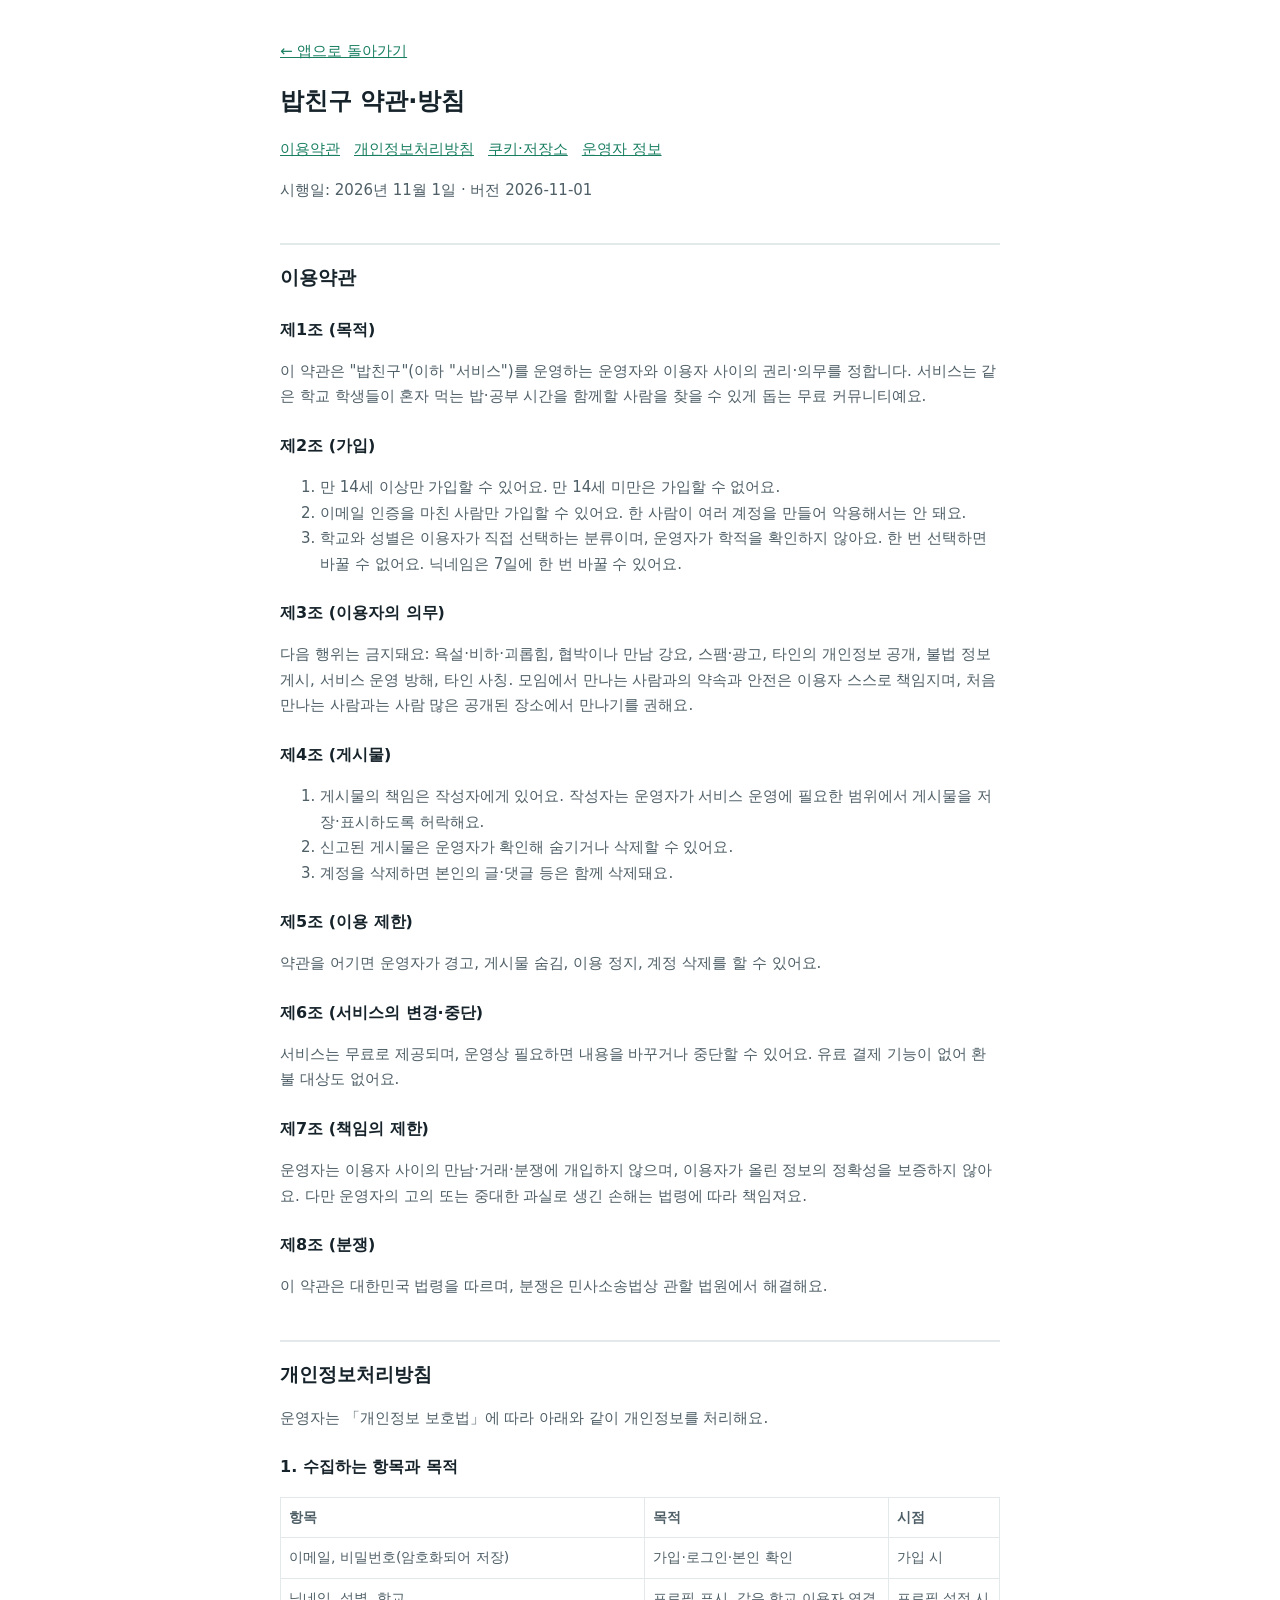
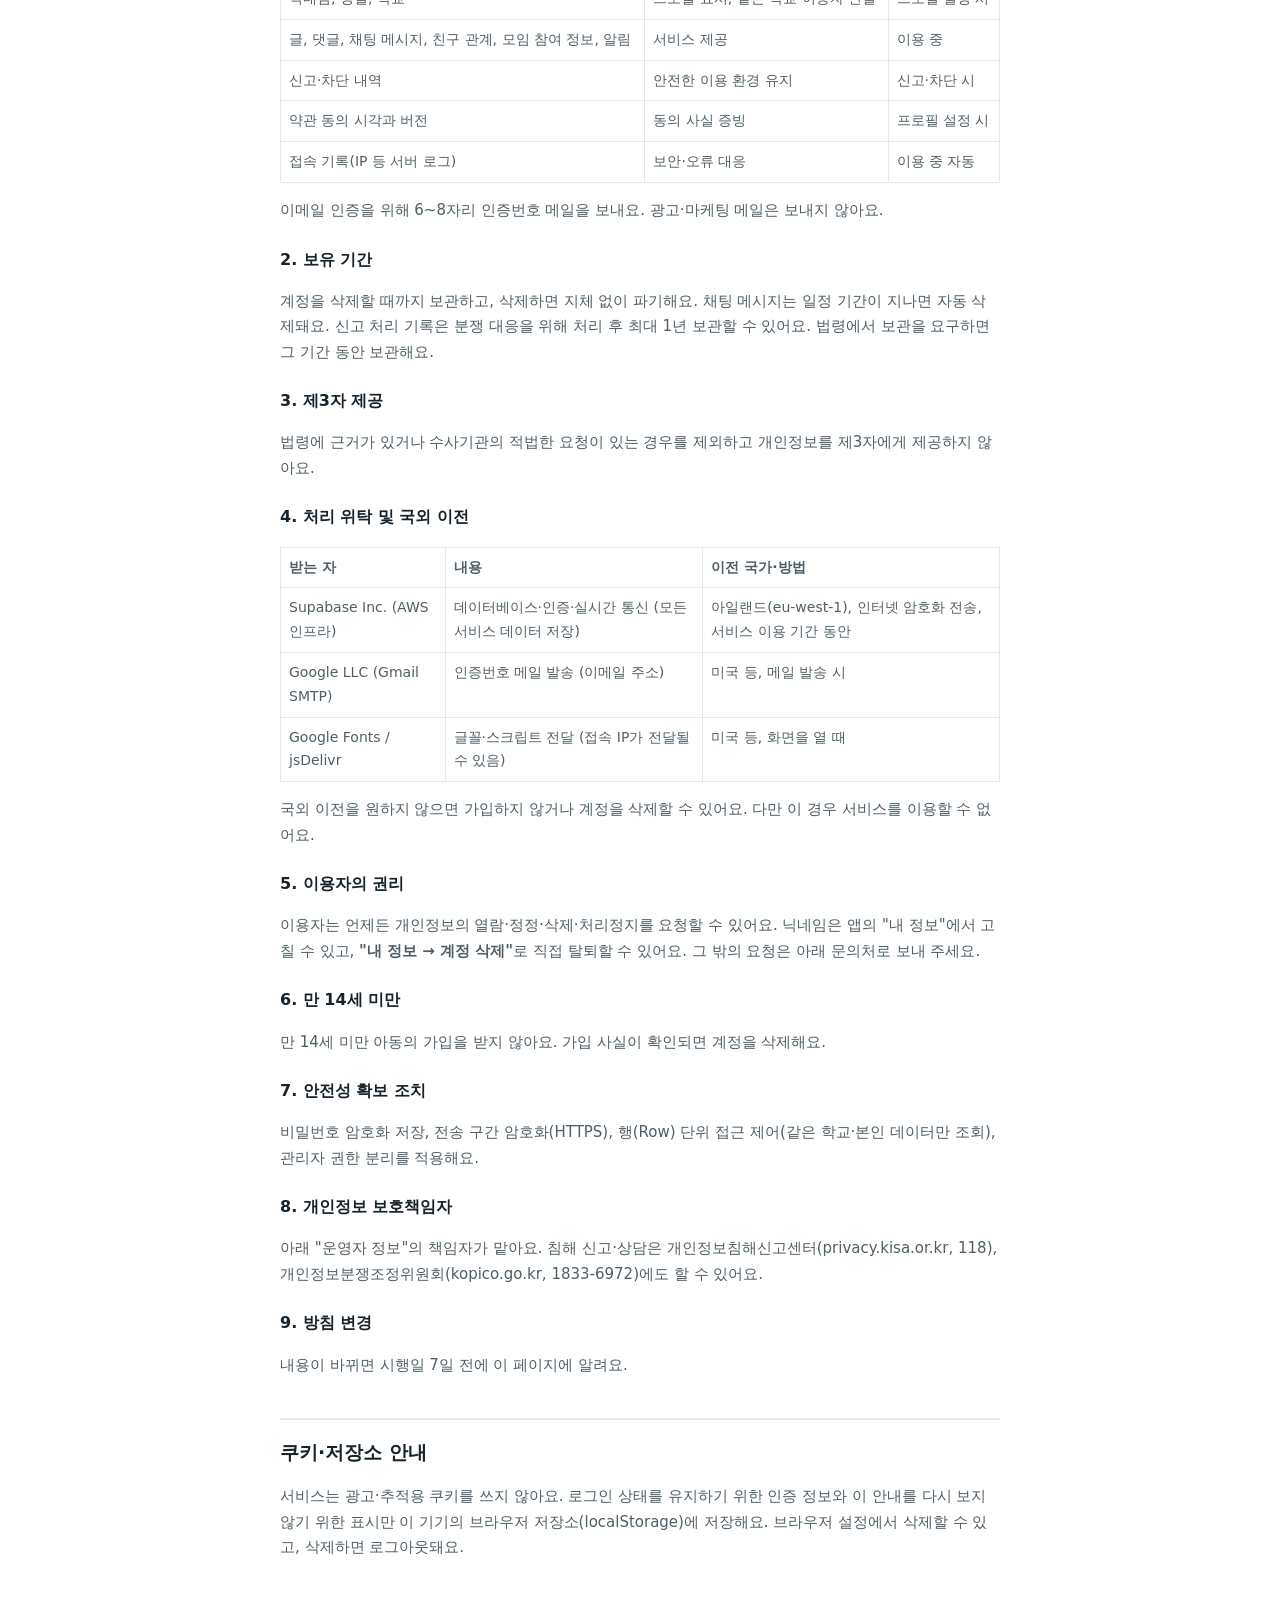
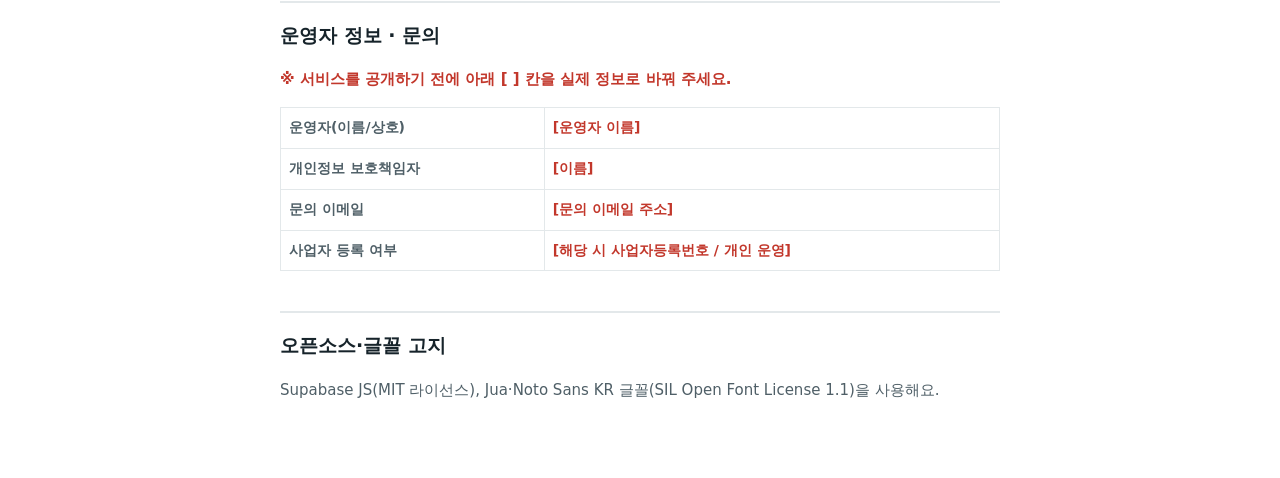
==== docs/legal.html @ b3787daa "참여·단체 채팅, 약관, 날짜 UI, 비밀번호 확인, 빨간 오류 알림 Co-Authored-By: Claude Sonnet 5.5 <noreply@anthropic.com> Cla" ====
<!doctype html>
<html lang="ko">
<head>
<meta charset="utf-8">
<meta name="viewport" content="width=device-width, initial-scale=1">
<title>밥친구 약관·방침</title>
<style>
:root{--bg:#fff;--ink:#16232A;--ink2:#4F5F67;--line:#E3E8EA;--accent:#1A7F62;--warn:#C2372B}
@media (prefers-color-scheme:dark){:root{--bg:#0E171B;--ink:#E8F0F2;--ink2:#9DB0B7;--line:#25343B;--accent:#3FC59B;--warn:#FF8E84}}
body{margin:0;background:var(--bg);color:var(--ink);font:15px/1.7 'Noto Sans KR',system-ui,sans-serif}
main{max-width:720px;margin:0 auto;padding:24px 18px 60px}
h1{font-size:24px}h2{font-size:19px;margin-top:40px;padding-top:16px;border-top:2px solid var(--line)}h3{font-size:16px;margin-top:22px}
a{color:var(--accent)}nav a{margin-right:14px}p,li{color:var(--ink2)}table{border-collapse:collapse;width:100%;font-size:14px}
td,th{border:1px solid var(--line);padding:8px;text-align:left;vertical-align:top;color:var(--ink2)}.todo{color:var(--warn);font-weight:700}
</style>
</head>
<body>
<main>
<p><a href="./">← 앱으로 돌아가기</a></p>
<h1>밥친구 약관·방침</h1>
<nav><a href="#terms">이용약관</a><a href="#privacy">개인정보처리방침</a><a href="#cookies">쿠키·저장소</a><a href="#contact">운영자 정보</a></nav>
<p>시행일: 2026년 11월 1일 · 버전 2026-11-01</p>

<h2 id="terms">이용약관</h2>
<h3>제1조 (목적)</h3>
<p>이 약관은 "밥친구"(이하 "서비스")를 운영하는 운영자와 이용자 사이의 권리·의무를 정합니다. 서비스는 같은 학교 학생들이 혼자 먹는 밥·공부 시간을 함께할 사람을 찾을 수 있게 돕는 무료 커뮤니티예요.</p>
<h3>제2조 (가입)</h3>
<ol><li>만 14세 이상만 가입할 수 있어요. 만 14세 미만은 가입할 수 없어요.</li><li>이메일 인증을 마친 사람만 가입할 수 있어요. 한 사람이 여러 계정을 만들어 악용해서는 안 돼요.</li><li>학교와 성별은 이용자가 직접 선택하는 분류이며, 운영자가 학적을 확인하지 않아요. 한 번 선택하면 바꿀 수 없어요. 닉네임은 7일에 한 번 바꿀 수 있어요.</li></ol>
<h3>제3조 (이용자의 의무)</h3>
<p>다음 행위는 금지돼요: 욕설·비하·괴롭힘, 협박이나 만남 강요, 스팸·광고, 타인의 개인정보 공개, 불법 정보 게시, 서비스 운영 방해, 타인 사칭. 모임에서 만나는 사람과의 약속과 안전은 이용자 스스로 책임지며, 처음 만나는 사람과는 사람 많은 공개된 장소에서 만나기를 권해요.</p>
<h3>제4조 (게시물)</h3>
<ol><li>게시물의 책임은 작성자에게 있어요. 작성자는 운영자가 서비스 운영에 필요한 범위에서 게시물을 저장·표시하도록 허락해요.</li><li>신고된 게시물은 운영자가 확인해 숨기거나 삭제할 수 있어요.</li><li>계정을 삭제하면 본인의 글·댓글 등은 함께 삭제돼요.</li></ol>
<h3>제5조 (이용 제한)</h3>
<p>약관을 어기면 운영자가 경고, 게시물 숨김, 이용 정지, 계정 삭제를 할 수 있어요.</p>
<h3>제6조 (서비스의 변경·중단)</h3>
<p>서비스는 무료로 제공되며, 운영상 필요하면 내용을 바꾸거나 중단할 수 있어요. 유료 결제 기능이 없어 환불 대상도 없어요.</p>
<h3>제7조 (책임의 제한)</h3>
<p>운영자는 이용자 사이의 만남·거래·분쟁에 개입하지 않으며, 이용자가 올린 정보의 정확성을 보증하지 않아요. 다만 운영자의 고의 또는 중대한 과실로 생긴 손해는 법령에 따라 책임져요.</p>
<h3>제8조 (분쟁)</h3>
<p>이 약관은 대한민국 법령을 따르며, 분쟁은 민사소송법상 관할 법원에서 해결해요.</p>

<h2 id="privacy">개인정보처리방침</h2>
<p>운영자는 「개인정보 보호법」에 따라 아래와 같이 개인정보를 처리해요.</p>
<h3>1. 수집하는 항목과 목적</h3>
<table><tr><th>항목</th><th>목적</th><th>시점</th></tr>
<tr><td>이메일, 비밀번호(암호화되어 저장)</td><td>가입·로그인·본인 확인</td><td>가입 시</td></tr>
<tr><td>닉네임, 성별, 학교</td><td>프로필 표시, 같은 학교 이용자 연결</td><td>프로필 설정 시</td></tr>
<tr><td>글, 댓글, 채팅 메시지, 친구 관계, 모임 참여 정보, 알림</td><td>서비스 제공</td><td>이용 중</td></tr>
<tr><td>신고·차단 내역</td><td>안전한 이용 환경 유지</td><td>신고·차단 시</td></tr>
<tr><td>약관 동의 시각과 버전</td><td>동의 사실 증빙</td><td>프로필 설정 시</td></tr>
<tr><td>접속 기록(IP 등 서버 로그)</td><td>보안·오류 대응</td><td>이용 중 자동</td></tr></table>
<p>이메일 인증을 위해 6~8자리 인증번호 메일을 보내요. 광고·마케팅 메일은 보내지 않아요.</p>
<h3>2. 보유 기간</h3>
<p>계정을 삭제할 때까지 보관하고, 삭제하면 지체 없이 파기해요. 채팅 메시지는 일정 기간이 지나면 자동 삭제돼요. 신고 처리 기록은 분쟁 대응을 위해 처리 후 최대 1년 보관할 수 있어요. 법령에서 보관을 요구하면 그 기간 동안 보관해요.</p>
<h3>3. 제3자 제공</h3>
<p>법령에 근거가 있거나 수사기관의 적법한 요청이 있는 경우를 제외하고 개인정보를 제3자에게 제공하지 않아요.</p>
<h3>4. 처리 위탁 및 국외 이전</h3>
<table><tr><th>받는 자</th><th>내용</th><th>이전 국가·방법</th></tr>
<tr><td>Supabase Inc. (AWS 인프라)</td><td>데이터베이스·인증·실시간 통신 (모든 서비스 데이터 저장)</td><td>아일랜드(eu-west-1), 인터넷 암호화 전송, 서비스 이용 기간 동안</td></tr>
<tr><td>Google LLC (Gmail SMTP)</td><td>인증번호 메일 발송 (이메일 주소)</td><td>미국 등, 메일 발송 시</td></tr>
<tr><td>Google Fonts / jsDelivr</td><td>글꼴·스크립트 전달 (접속 IP가 전달될 수 있음)</td><td>미국 등, 화면을 열 때</td></tr></table>
<p>국외 이전을 원하지 않으면 가입하지 않거나 계정을 삭제할 수 있어요. 다만 이 경우 서비스를 이용할 수 없어요.</p>
<h3>5. 이용자의 권리</h3>
<p>이용자는 언제든 개인정보의 열람·정정·삭제·처리정지를 요청할 수 있어요. 닉네임은 앱의 "내 정보"에서 고칠 수 있고, <b>"내 정보 → 계정 삭제"</b>로 직접 탈퇴할 수 있어요. 그 밖의 요청은 아래 문의처로 보내 주세요.</p>
<h3>6. 만 14세 미만</h3>
<p>만 14세 미만 아동의 가입을 받지 않아요. 가입 사실이 확인되면 계정을 삭제해요.</p>
<h3>7. 안전성 확보 조치</h3>
<p>비밀번호 암호화 저장, 전송 구간 암호화(HTTPS), 행(Row) 단위 접근 제어(같은 학교·본인 데이터만 조회), 관리자 권한 분리를 적용해요.</p>
<h3>8. 개인정보 보호책임자</h3>
<p>아래 "운영자 정보"의 책임자가 맡아요. 침해 신고·상담은 개인정보침해신고센터(privacy.kisa.or.kr, 118), 개인정보분쟁조정위원회(kopico.go.kr, 1833-6972)에도 할 수 있어요.</p>
<h3>9. 방침 변경</h3>
<p>내용이 바뀌면 시행일 7일 전에 이 페이지에 알려요.</p>

<h2 id="cookies">쿠키·저장소 안내</h2>
<p>서비스는 광고·추적용 쿠키를 쓰지 않아요. 로그인 상태를 유지하기 위한 인증 정보와 이 안내를 다시 보지 않기 위한 표시만 이 기기의 브라우저 저장소(localStorage)에 저장해요. 브라우저 설정에서 삭제할 수 있고, 삭제하면 로그아웃돼요.</p>

<h2 id="contact">운영자 정보 · 문의</h2>
<p class="todo">※ 서비스를 공개하기 전에 아래 [ ] 칸을 실제 정보로 바꿔 주세요.</p>
<table>
<tr><th>운영자(이름/상호)</th><td class="todo">[운영자 이름]</td></tr>
<tr><th>개인정보 보호책임자</th><td class="todo">[이름]</td></tr>
<tr><th>문의 이메일</th><td class="todo">[문의 이메일 주소]</td></tr>
<tr><th>사업자 등록 여부</th><td class="todo">[해당 시 사업자등록번호 / 개인 운영]</td></tr>
</table>

<h2>오픈소스·글꼴 고지</h2>
<p>Supabase JS(MIT 라이선스), Jua·Noto Sans KR 글꼴(SIL Open Font License 1.1)을 사용해요.</p>
</main>
</body>
</html>
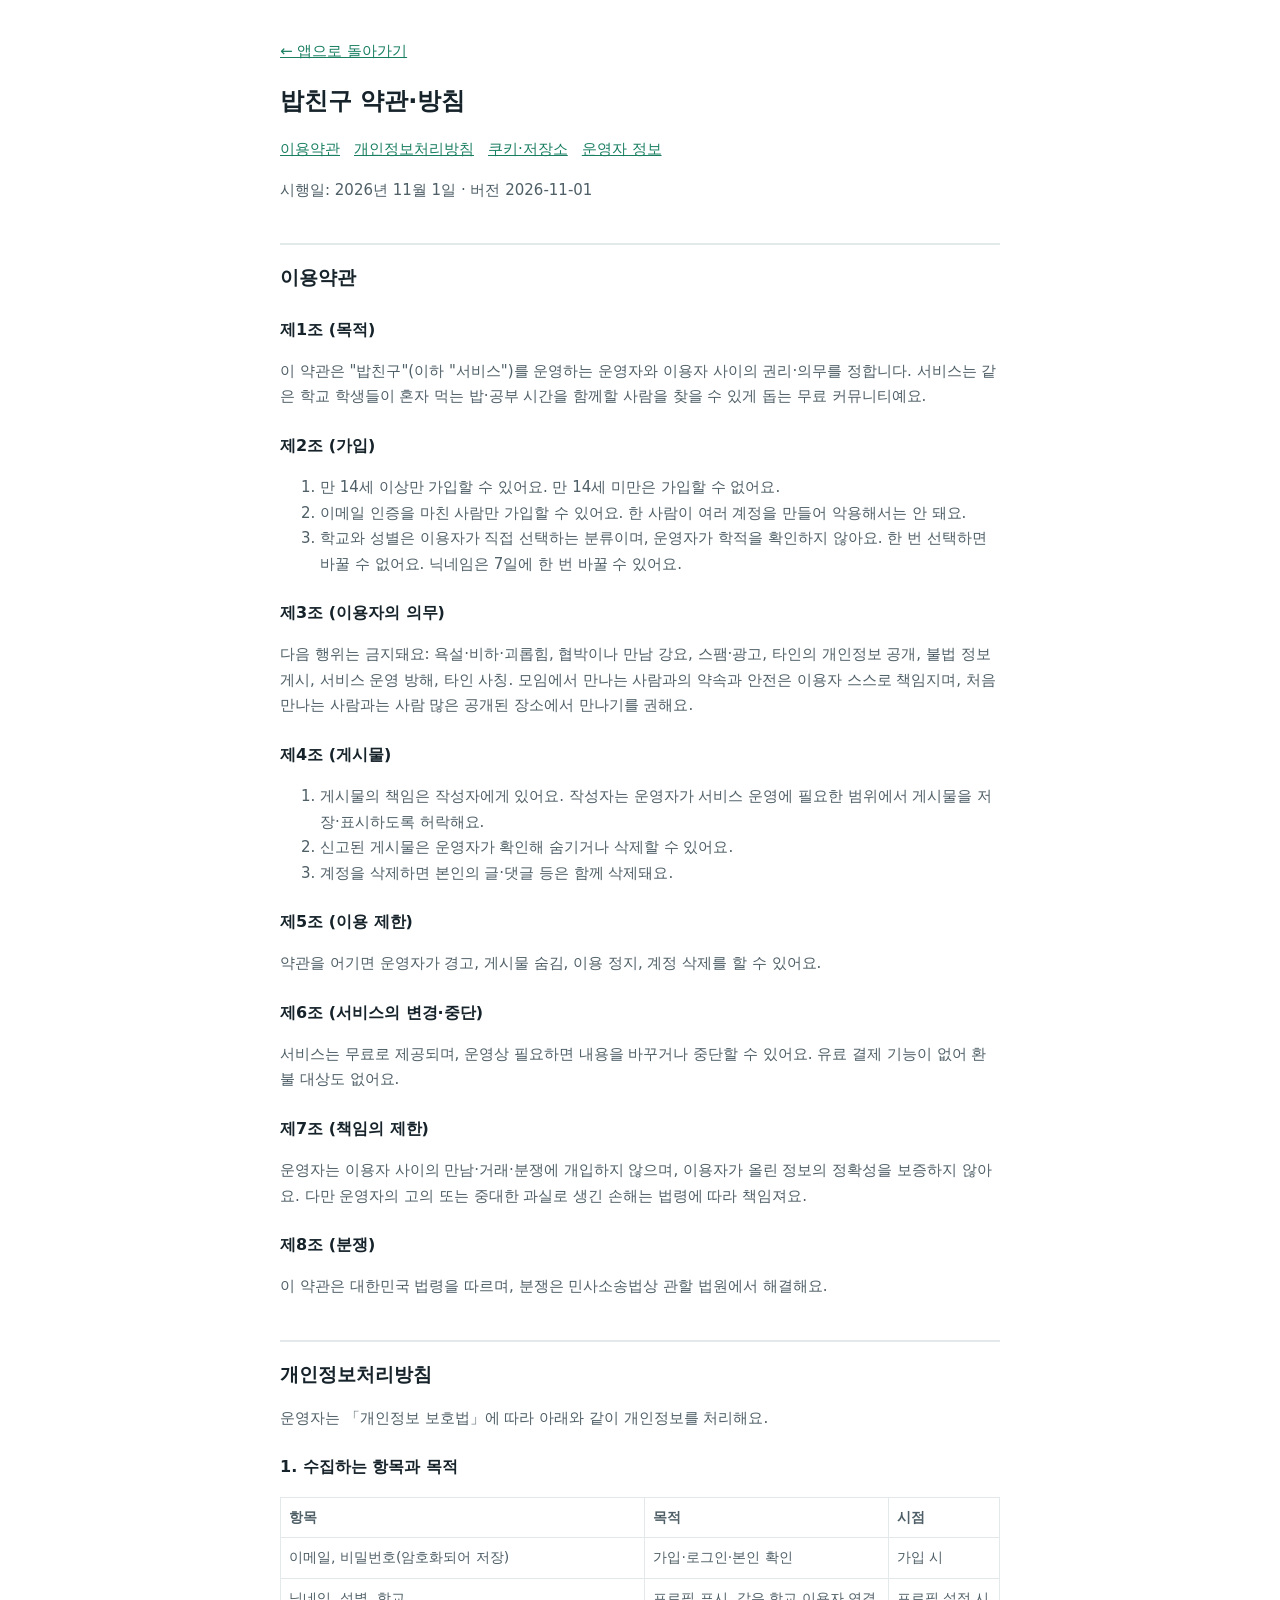
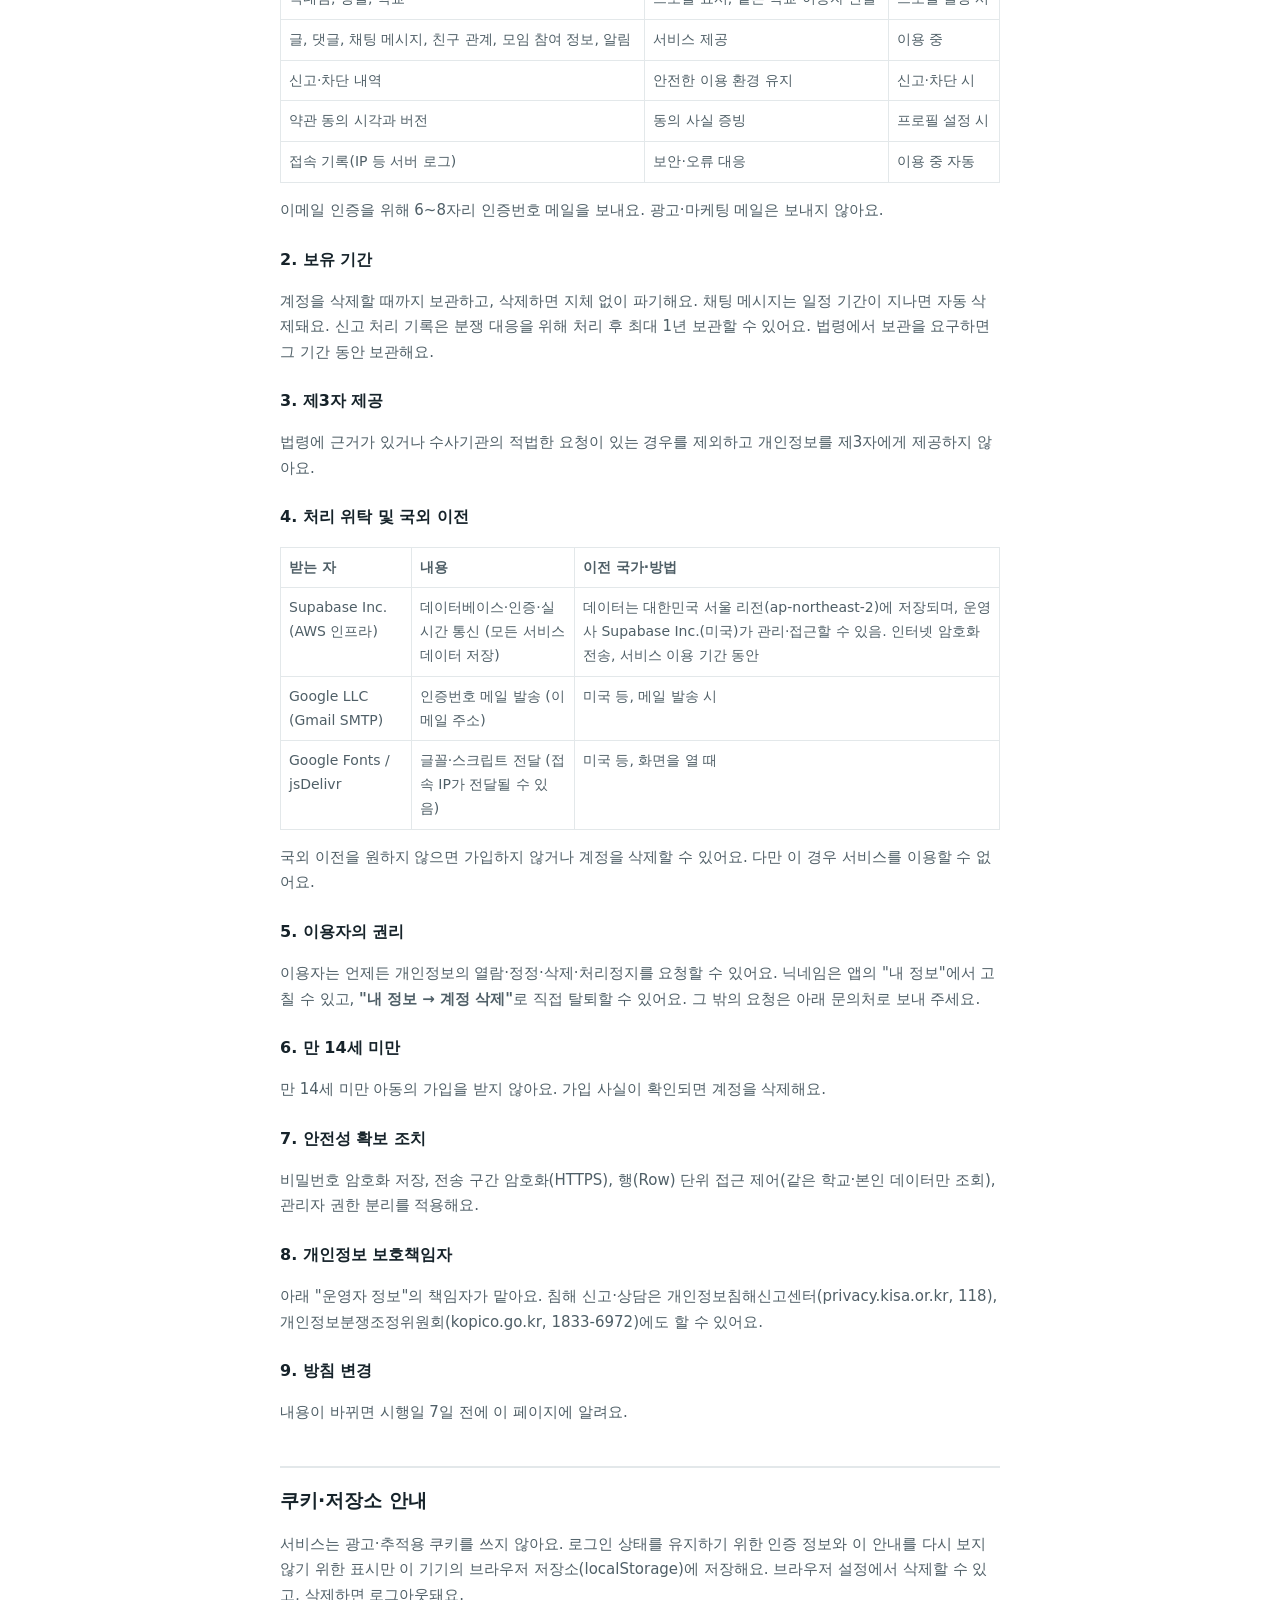
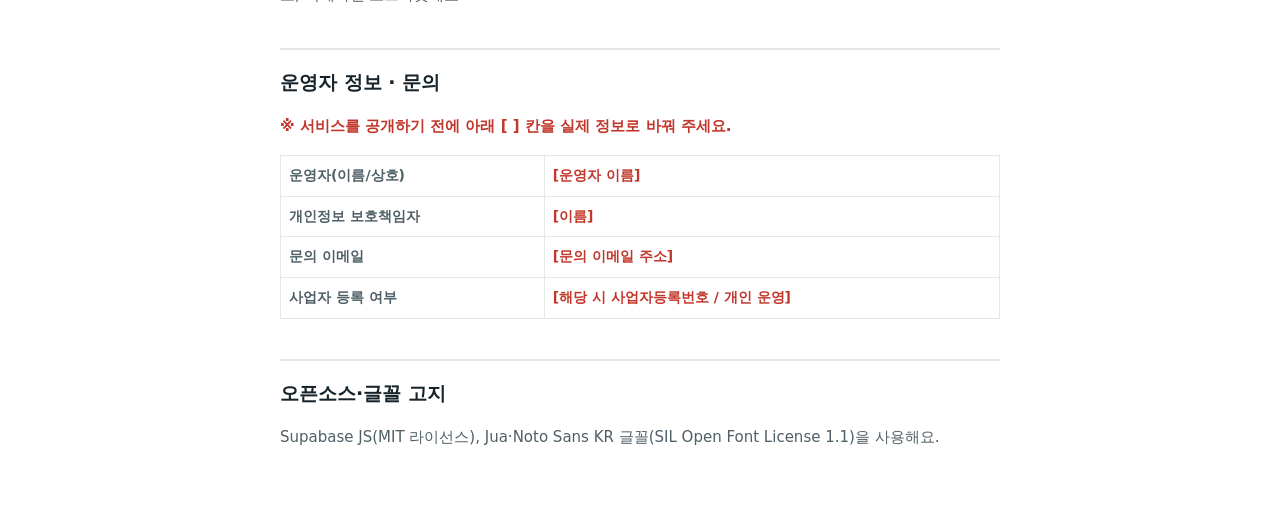
==== commit 814d8534: "Supabase를 서울 리전 프로젝트로 이전 Co-Authored-By: Claude Sonnet 5.5 <noreply@anthropic.com> Claude-Session: h" ====
--- a/docs/legal.html
+++ b/docs/legal.html
@@ -56,7 +56,7 @@
 <p>법령에 근거가 있거나 수사기관의 적법한 요청이 있는 경우를 제외하고 개인정보를 제3자에게 제공하지 않아요.</p>
 <h3>4. 처리 위탁 및 국외 이전</h3>
 <table><tr><th>받는 자</th><th>내용</th><th>이전 국가·방법</th></tr>
-<tr><td>Supabase Inc. (AWS 인프라)</td><td>데이터베이스·인증·실시간 통신 (모든 서비스 데이터 저장)</td><td>아일랜드(eu-west-1), 인터넷 암호화 전송, 서비스 이용 기간 동안</td></tr>
+<tr><td>Supabase Inc. (AWS 인프라)</td><td>데이터베이스·인증·실시간 통신 (모든 서비스 데이터 저장)</td><td>데이터는 대한민국 서울 리전(ap-northeast-2)에 저장되며, 운영사 Supabase Inc.(미국)가 관리·접근할 수 있음. 인터넷 암호화 전송, 서비스 이용 기간 동안</td></tr>
 <tr><td>Google LLC (Gmail SMTP)</td><td>인증번호 메일 발송 (이메일 주소)</td><td>미국 등, 메일 발송 시</td></tr>
 <tr><td>Google Fonts / jsDelivr</td><td>글꼴·스크립트 전달 (접속 IP가 전달될 수 있음)</td><td>미국 등, 화면을 열 때</td></tr></table>
 <p>국외 이전을 원하지 않으면 가입하지 않거나 계정을 삭제할 수 있어요. 다만 이 경우 서비스를 이용할 수 없어요.</p>
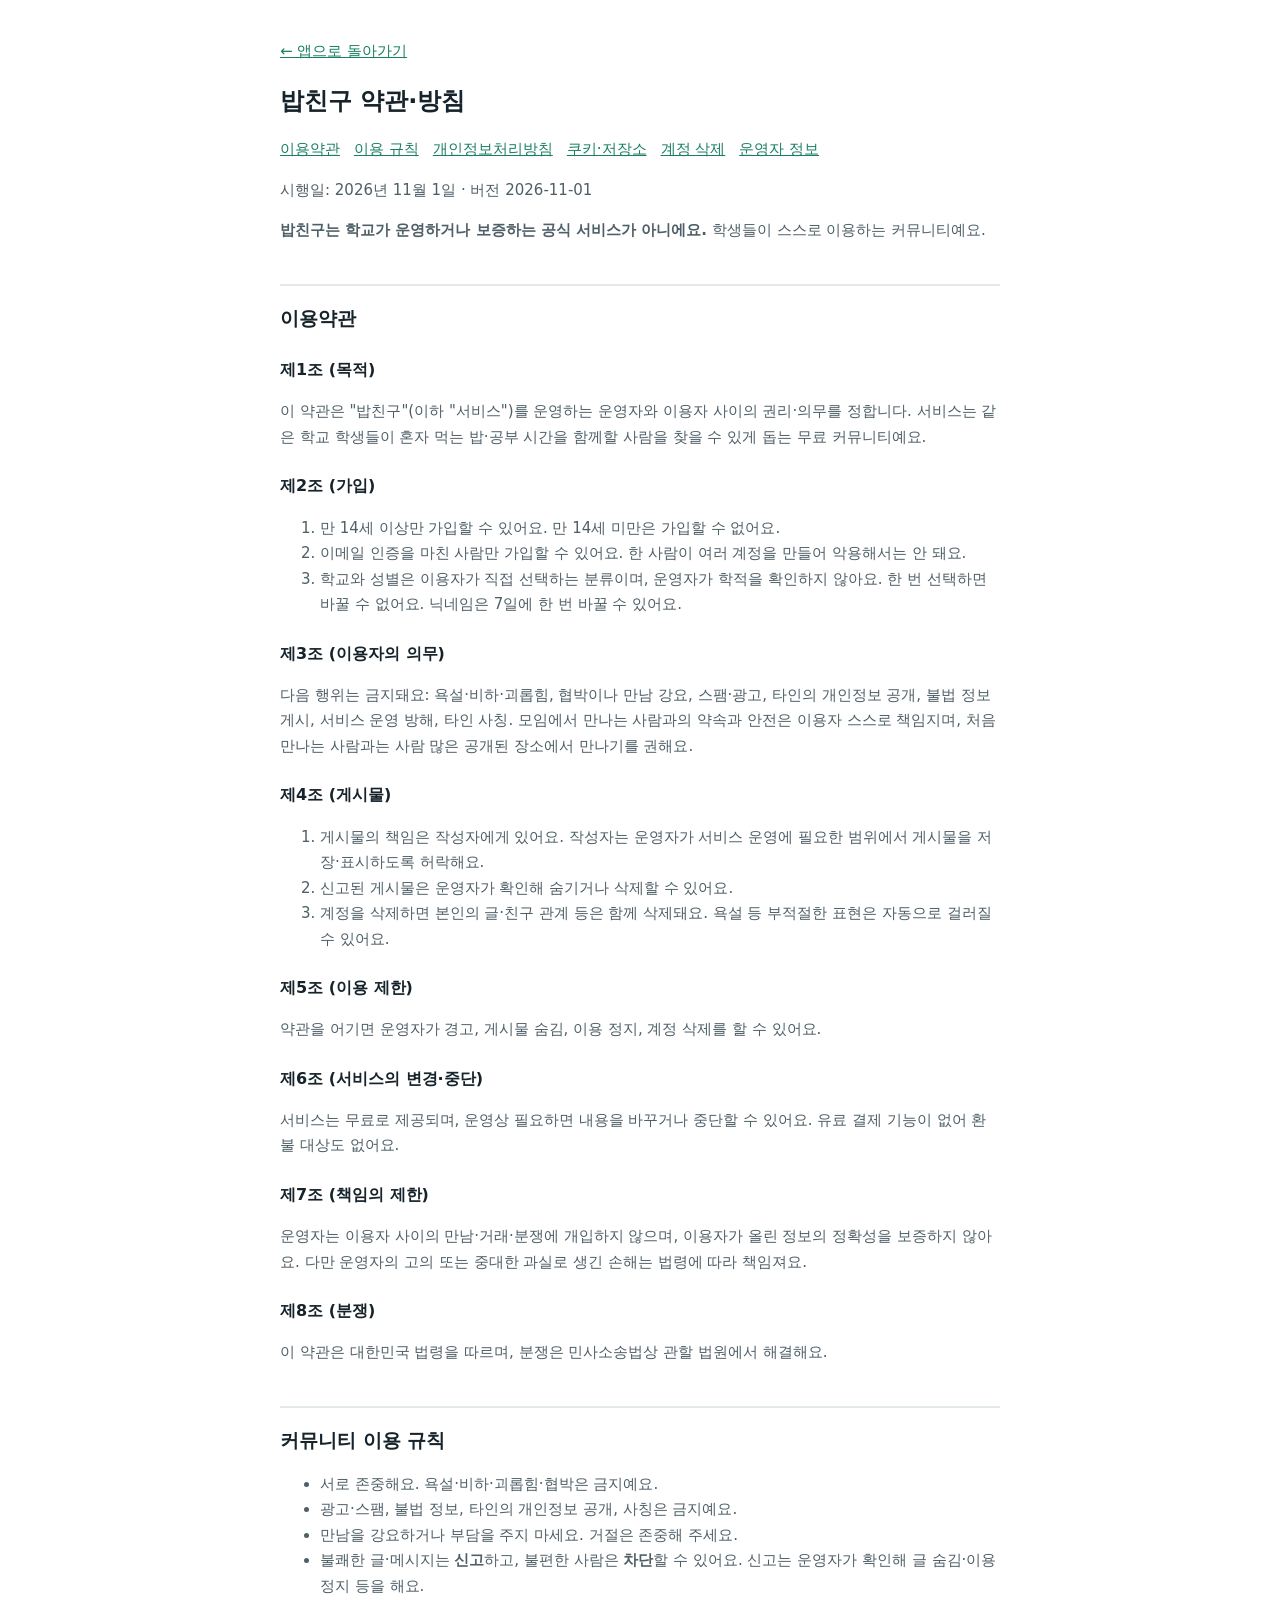
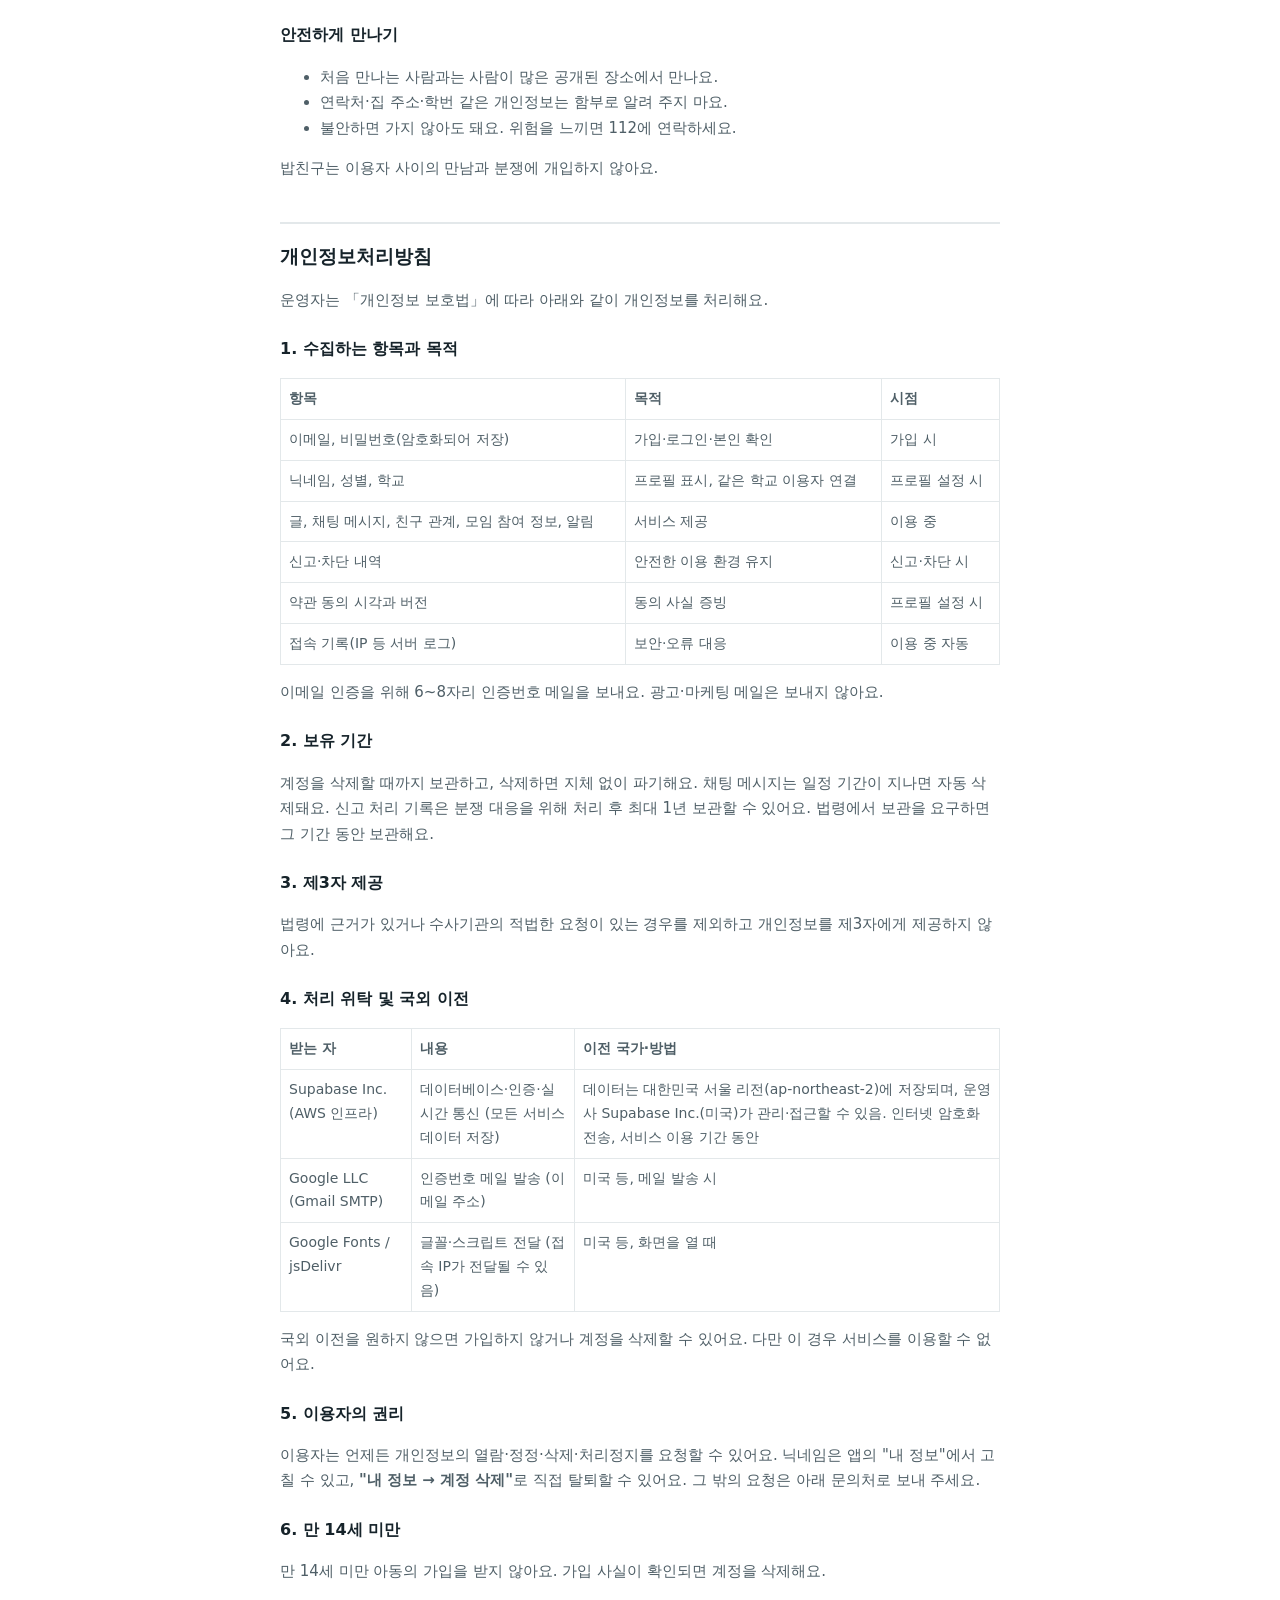
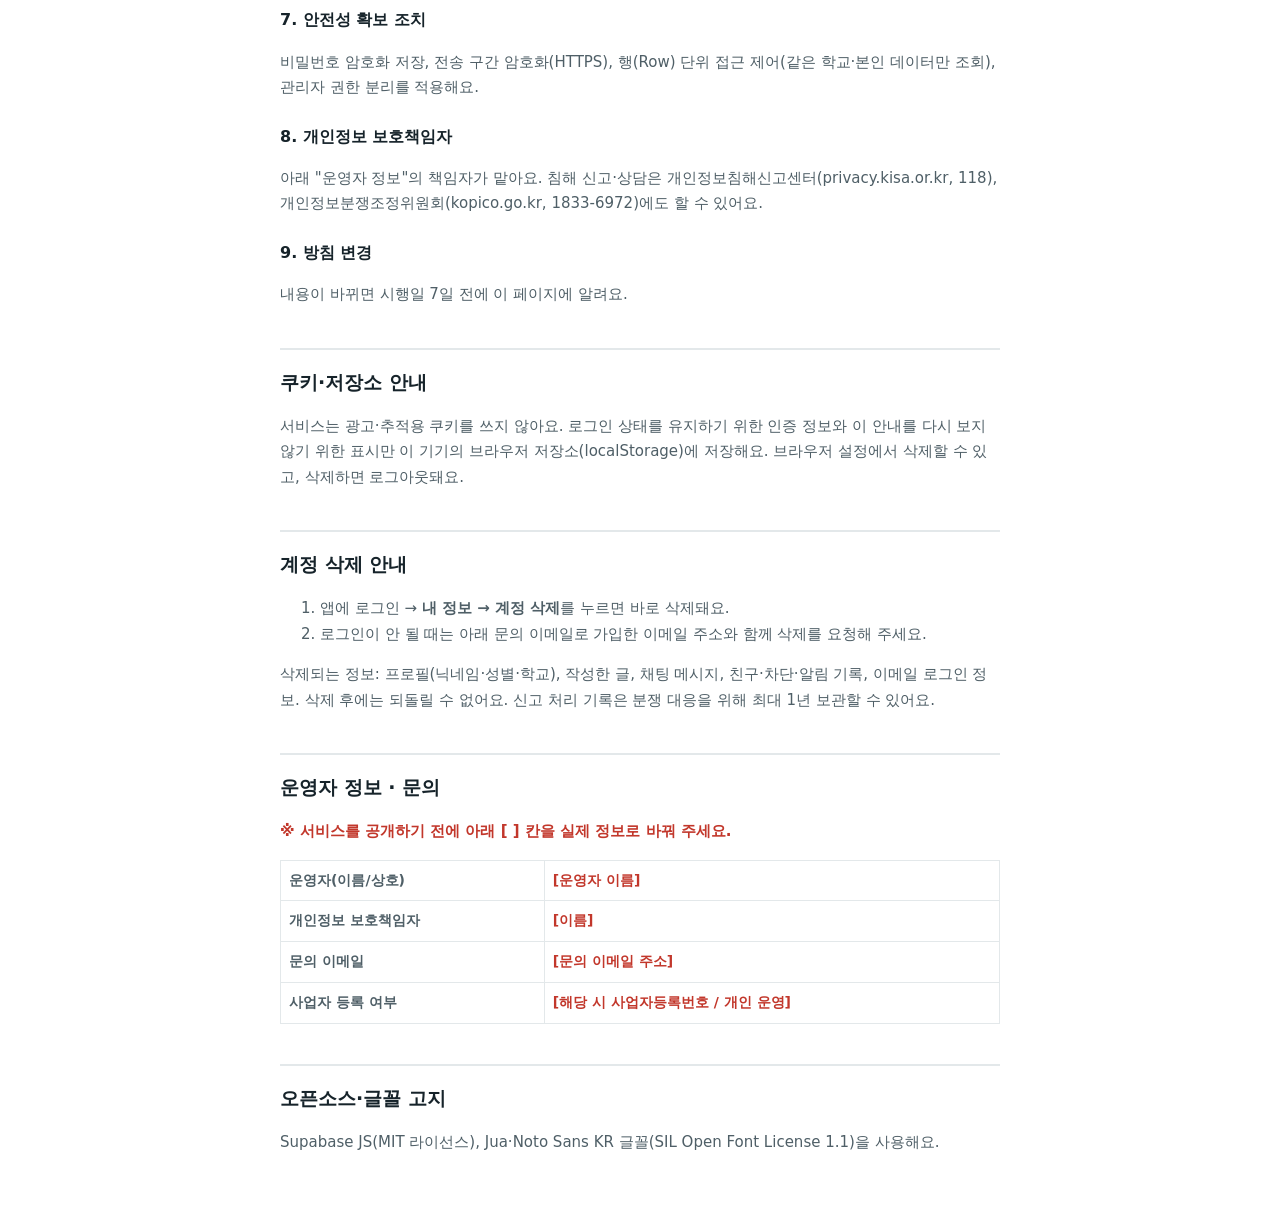
==== commit 8ab323d9: "돌림판 탭, 부적절 표현 필터, 이용 규칙·삭제 안내 Co-Authored-By: Claude Sonnet 5.5 <noreply@anthropic.com> Claude-Sessi" ====
--- a/docs/legal.html
+++ b/docs/legal.html
@@ -18,8 +18,9 @@
 <main>
 <p><a href="./">← 앱으로 돌아가기</a></p>
 <h1>밥친구 약관·방침</h1>
-<nav><a href="#terms">이용약관</a><a href="#privacy">개인정보처리방침</a><a href="#cookies">쿠키·저장소</a><a href="#contact">운영자 정보</a></nav>
+<nav><a href="#terms">이용약관</a><a href="#rules">이용 규칙</a><a href="#privacy">개인정보처리방침</a><a href="#cookies">쿠키·저장소</a><a href="#delete">계정 삭제</a><a href="#contact">운영자 정보</a></nav>
 <p>시행일: 2026년 11월 1일 · 버전 2026-11-01</p>
+<p><b>밥친구는 학교가 운영하거나 보증하는 공식 서비스가 아니에요.</b> 학생들이 스스로 이용하는 커뮤니티예요.</p>
 
 <h2 id="terms">이용약관</h2>
 <h3>제1조 (목적)</h3>
@@ -29,7 +30,7 @@
 <h3>제3조 (이용자의 의무)</h3>
 <p>다음 행위는 금지돼요: 욕설·비하·괴롭힘, 협박이나 만남 강요, 스팸·광고, 타인의 개인정보 공개, 불법 정보 게시, 서비스 운영 방해, 타인 사칭. 모임에서 만나는 사람과의 약속과 안전은 이용자 스스로 책임지며, 처음 만나는 사람과는 사람 많은 공개된 장소에서 만나기를 권해요.</p>
 <h3>제4조 (게시물)</h3>
-<ol><li>게시물의 책임은 작성자에게 있어요. 작성자는 운영자가 서비스 운영에 필요한 범위에서 게시물을 저장·표시하도록 허락해요.</li><li>신고된 게시물은 운영자가 확인해 숨기거나 삭제할 수 있어요.</li><li>계정을 삭제하면 본인의 글·댓글 등은 함께 삭제돼요.</li></ol>
+<ol><li>게시물의 책임은 작성자에게 있어요. 작성자는 운영자가 서비스 운영에 필요한 범위에서 게시물을 저장·표시하도록 허락해요.</li><li>신고된 게시물은 운영자가 확인해 숨기거나 삭제할 수 있어요.</li><li>계정을 삭제하면 본인의 글·친구 관계 등은 함께 삭제돼요. 욕설 등 부적절한 표현은 자동으로 걸러질 수 있어요.</li></ol>
 <h3>제5조 (이용 제한)</h3>
 <p>약관을 어기면 운영자가 경고, 게시물 숨김, 이용 정지, 계정 삭제를 할 수 있어요.</p>
 <h3>제6조 (서비스의 변경·중단)</h3>
@@ -39,13 +40,19 @@
 <h3>제8조 (분쟁)</h3>
 <p>이 약관은 대한민국 법령을 따르며, 분쟁은 민사소송법상 관할 법원에서 해결해요.</p>
 
+<h2 id="rules">커뮤니티 이용 규칙</h2>
+<ul><li>서로 존중해요. 욕설·비하·괴롭힘·협박은 금지예요.</li><li>광고·스팸, 불법 정보, 타인의 개인정보 공개, 사칭은 금지예요.</li><li>만남을 강요하거나 부담을 주지 마세요. 거절은 존중해 주세요.</li><li>불쾌한 글·메시지는 <b>신고</b>하고, 불편한 사람은 <b>차단</b>할 수 있어요. 신고는 운영자가 확인해 글 숨김·이용 정지 등을 해요.</li></ul>
+<h3>안전하게 만나기</h3>
+<ul><li>처음 만나는 사람과는 사람이 많은 공개된 장소에서 만나요.</li><li>연락처·집 주소·학번 같은 개인정보는 함부로 알려 주지 마요.</li><li>불안하면 가지 않아도 돼요. 위험을 느끼면 112에 연락하세요.</li></ul>
+<p>밥친구는 이용자 사이의 만남과 분쟁에 개입하지 않아요.</p>
+
 <h2 id="privacy">개인정보처리방침</h2>
 <p>운영자는 「개인정보 보호법」에 따라 아래와 같이 개인정보를 처리해요.</p>
 <h3>1. 수집하는 항목과 목적</h3>
 <table><tr><th>항목</th><th>목적</th><th>시점</th></tr>
 <tr><td>이메일, 비밀번호(암호화되어 저장)</td><td>가입·로그인·본인 확인</td><td>가입 시</td></tr>
 <tr><td>닉네임, 성별, 학교</td><td>프로필 표시, 같은 학교 이용자 연결</td><td>프로필 설정 시</td></tr>
-<tr><td>글, 댓글, 채팅 메시지, 친구 관계, 모임 참여 정보, 알림</td><td>서비스 제공</td><td>이용 중</td></tr>
+<tr><td>글, 채팅 메시지, 친구 관계, 모임 참여 정보, 알림</td><td>서비스 제공</td><td>이용 중</td></tr>
 <tr><td>신고·차단 내역</td><td>안전한 이용 환경 유지</td><td>신고·차단 시</td></tr>
 <tr><td>약관 동의 시각과 버전</td><td>동의 사실 증빙</td><td>프로필 설정 시</td></tr>
 <tr><td>접속 기록(IP 등 서버 로그)</td><td>보안·오류 대응</td><td>이용 중 자동</td></tr></table>
@@ -74,6 +81,10 @@
 <h2 id="cookies">쿠키·저장소 안내</h2>
 <p>서비스는 광고·추적용 쿠키를 쓰지 않아요. 로그인 상태를 유지하기 위한 인증 정보와 이 안내를 다시 보지 않기 위한 표시만 이 기기의 브라우저 저장소(localStorage)에 저장해요. 브라우저 설정에서 삭제할 수 있고, 삭제하면 로그아웃돼요.</p>
 
+<h2 id="delete">계정 삭제 안내</h2>
+<ol><li>앱에 로그인 → <b>내 정보 → 계정 삭제</b>를 누르면 바로 삭제돼요.</li><li>로그인이 안 될 때는 아래 문의 이메일로 가입한 이메일 주소와 함께 삭제를 요청해 주세요.</li></ol>
+<p>삭제되는 정보: 프로필(닉네임·성별·학교), 작성한 글, 채팅 메시지, 친구·차단·알림 기록, 이메일 로그인 정보. 삭제 후에는 되돌릴 수 없어요. 신고 처리 기록은 분쟁 대응을 위해 최대 1년 보관할 수 있어요.</p>
+
 <h2 id="contact">운영자 정보 · 문의</h2>
 <p class="todo">※ 서비스를 공개하기 전에 아래 [ ] 칸을 실제 정보로 바꿔 주세요.</p>
 <table>
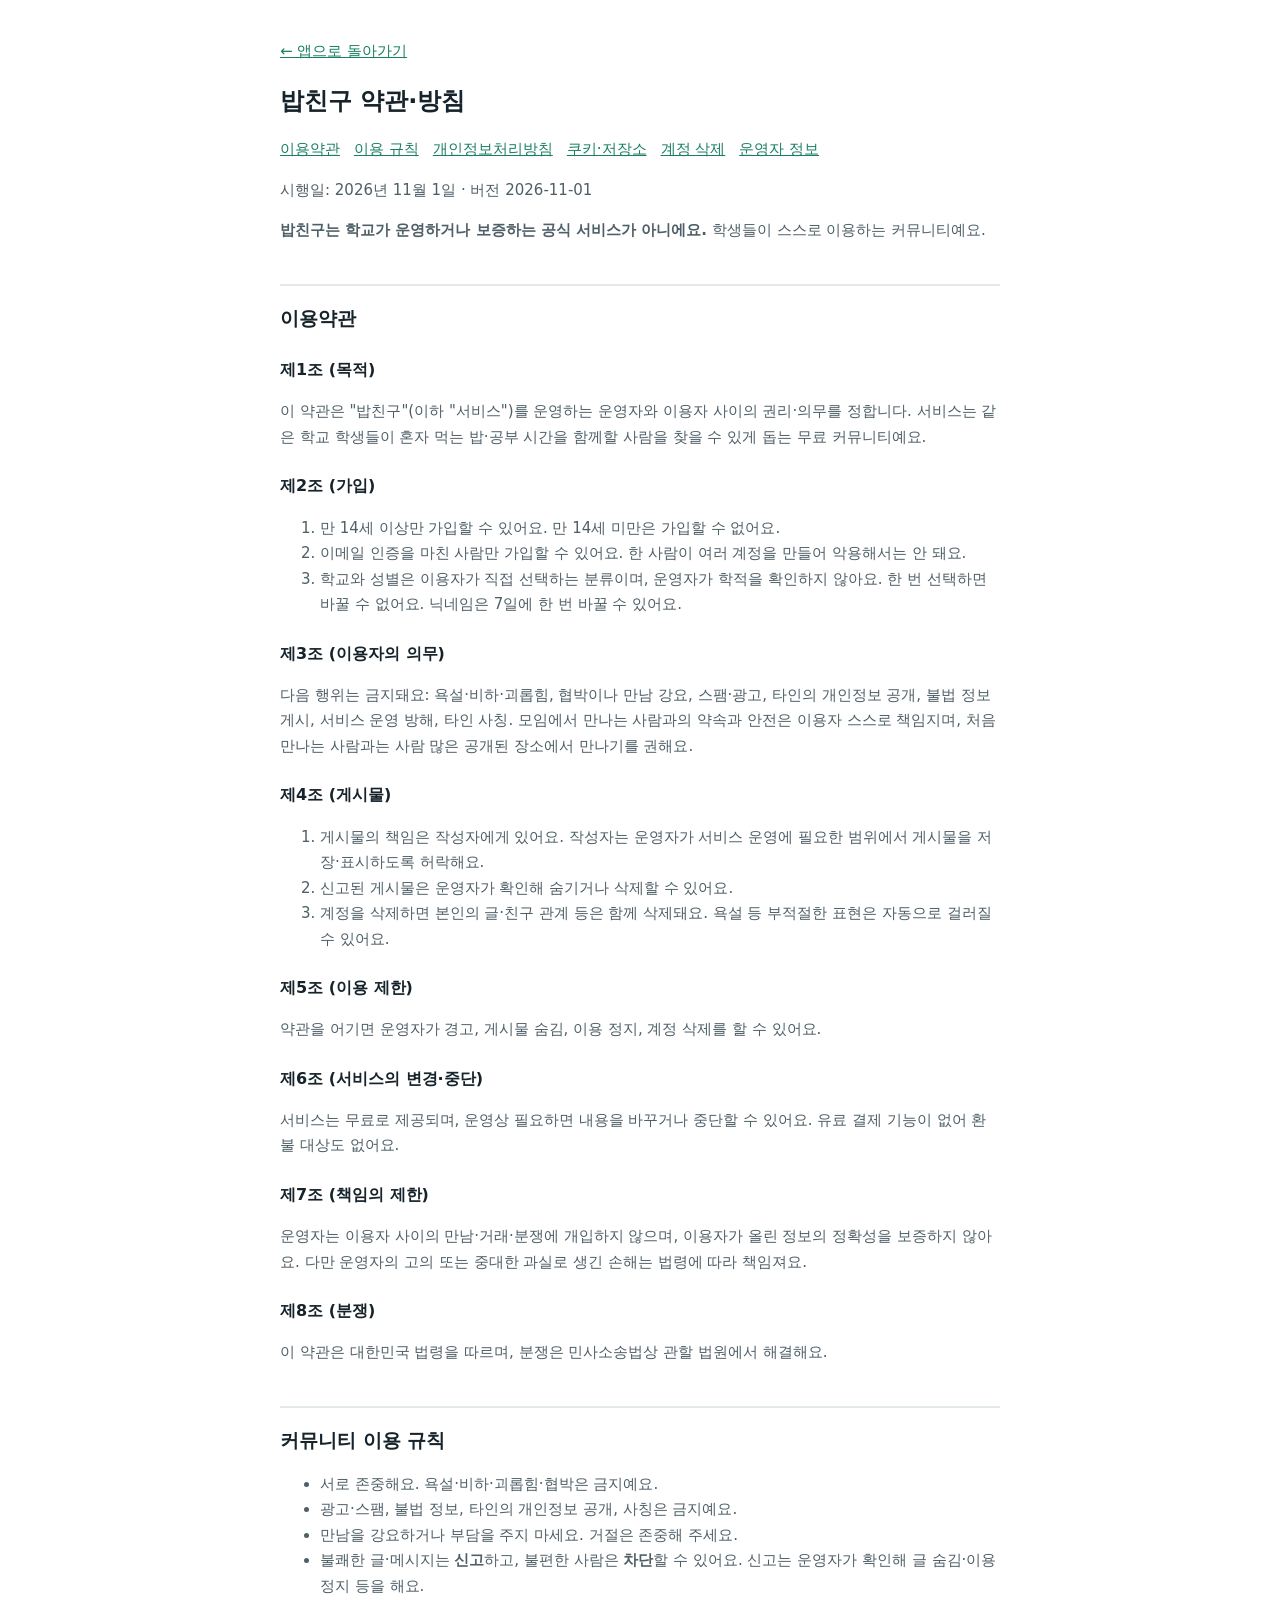
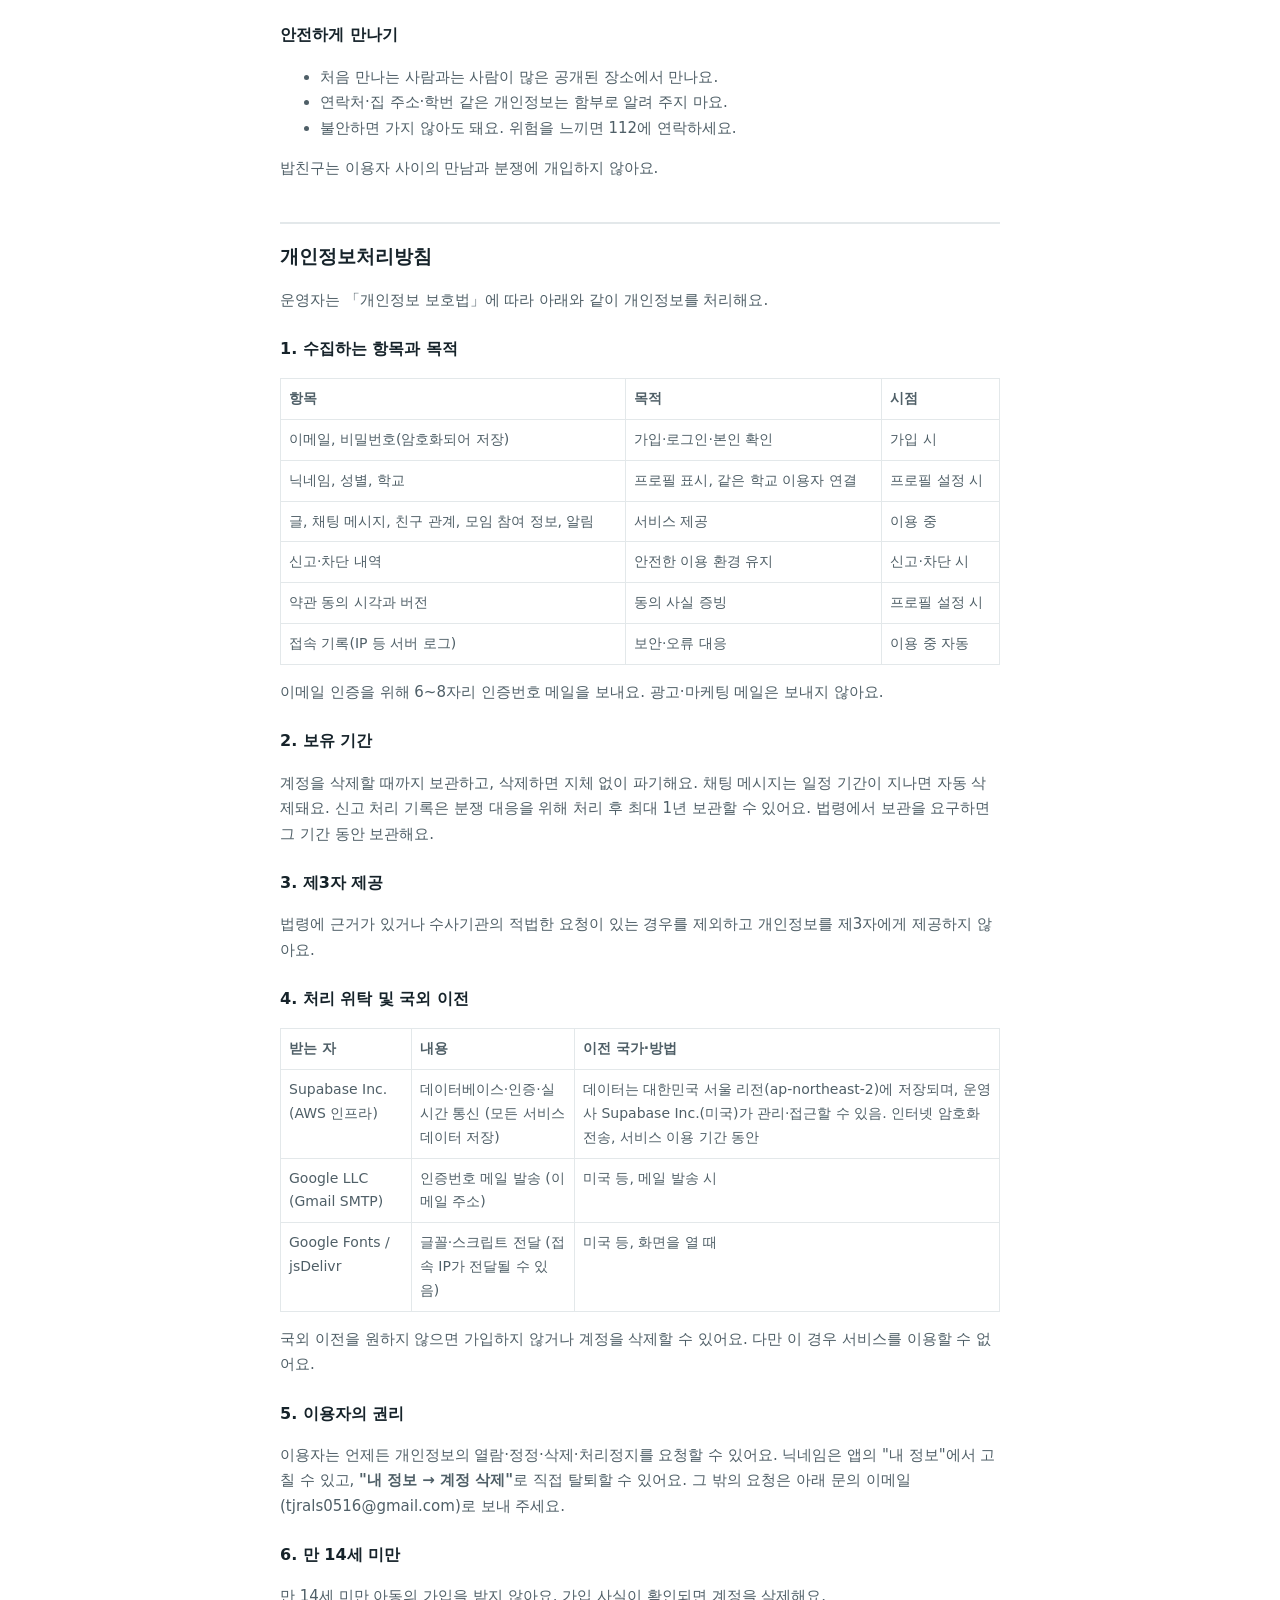
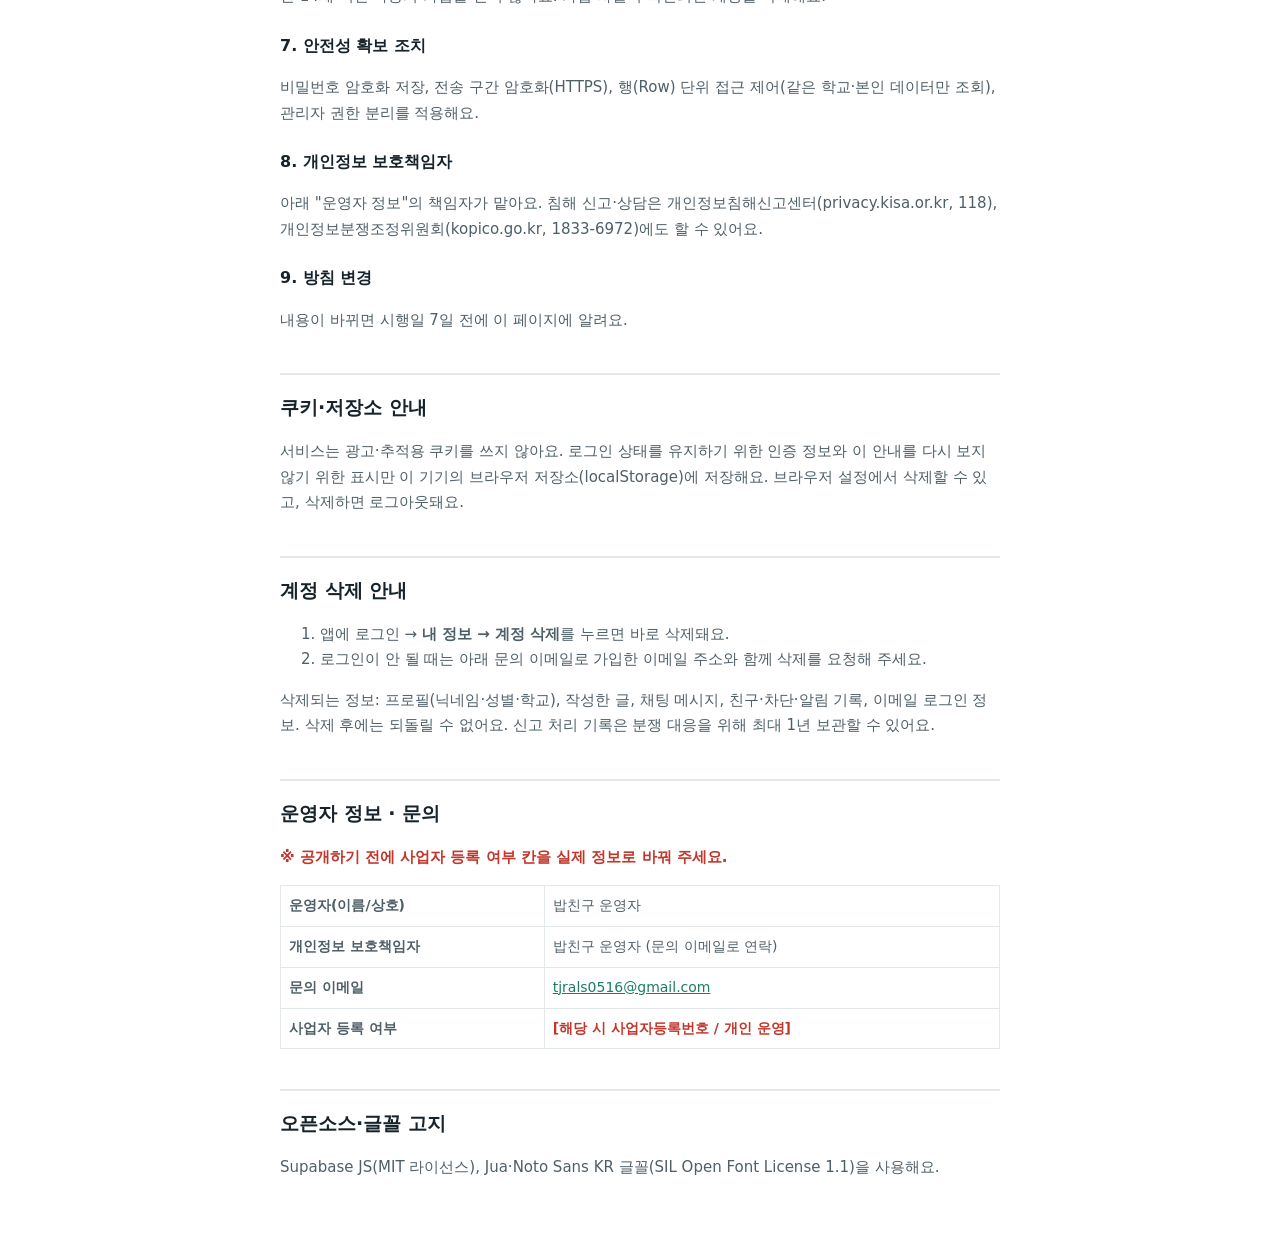
==== commit 6aecba36: "문의 이메일 반영 Co-Authored-By: Claude Sonnet 5.5 <noreply@anthropic.com> Claude-Session: https://claude.a" ====
--- a/docs/legal.html
+++ b/docs/legal.html
@@ -68,7 +68,7 @@
 <tr><td>Google Fonts / jsDelivr</td><td>글꼴·스크립트 전달 (접속 IP가 전달될 수 있음)</td><td>미국 등, 화면을 열 때</td></tr></table>
 <p>국외 이전을 원하지 않으면 가입하지 않거나 계정을 삭제할 수 있어요. 다만 이 경우 서비스를 이용할 수 없어요.</p>
 <h3>5. 이용자의 권리</h3>
-<p>이용자는 언제든 개인정보의 열람·정정·삭제·처리정지를 요청할 수 있어요. 닉네임은 앱의 "내 정보"에서 고칠 수 있고, <b>"내 정보 → 계정 삭제"</b>로 직접 탈퇴할 수 있어요. 그 밖의 요청은 아래 문의처로 보내 주세요.</p>
+<p>이용자는 언제든 개인정보의 열람·정정·삭제·처리정지를 요청할 수 있어요. 닉네임은 앱의 "내 정보"에서 고칠 수 있고, <b>"내 정보 → 계정 삭제"</b>로 직접 탈퇴할 수 있어요. 그 밖의 요청은 아래 문의 이메일(tjrals0516@gmail.com)로 보내 주세요.</p>
 <h3>6. 만 14세 미만</h3>
 <p>만 14세 미만 아동의 가입을 받지 않아요. 가입 사실이 확인되면 계정을 삭제해요.</p>
 <h3>7. 안전성 확보 조치</h3>
@@ -86,11 +86,11 @@
 <p>삭제되는 정보: 프로필(닉네임·성별·학교), 작성한 글, 채팅 메시지, 친구·차단·알림 기록, 이메일 로그인 정보. 삭제 후에는 되돌릴 수 없어요. 신고 처리 기록은 분쟁 대응을 위해 최대 1년 보관할 수 있어요.</p>
 
 <h2 id="contact">운영자 정보 · 문의</h2>
-<p class="todo">※ 서비스를 공개하기 전에 아래 [ ] 칸을 실제 정보로 바꿔 주세요.</p>
+<p class="todo">※ 공개하기 전에 사업자 등록 여부 칸을 실제 정보로 바꿔 주세요.</p>
 <table>
-<tr><th>운영자(이름/상호)</th><td class="todo">[운영자 이름]</td></tr>
-<tr><th>개인정보 보호책임자</th><td class="todo">[이름]</td></tr>
-<tr><th>문의 이메일</th><td class="todo">[문의 이메일 주소]</td></tr>
+<tr><th>운영자(이름/상호)</th><td>밥친구 운영자</td></tr>
+<tr><th>개인정보 보호책임자</th><td>밥친구 운영자 (문의 이메일로 연락)</td></tr>
+<tr><th>문의 이메일</th><td><a href="mailto:tjrals0516@gmail.com">tjrals0516@gmail.com</a></td></tr>
 <tr><th>사업자 등록 여부</th><td class="todo">[해당 시 사업자등록번호 / 개인 운영]</td></tr>
 </table>
 
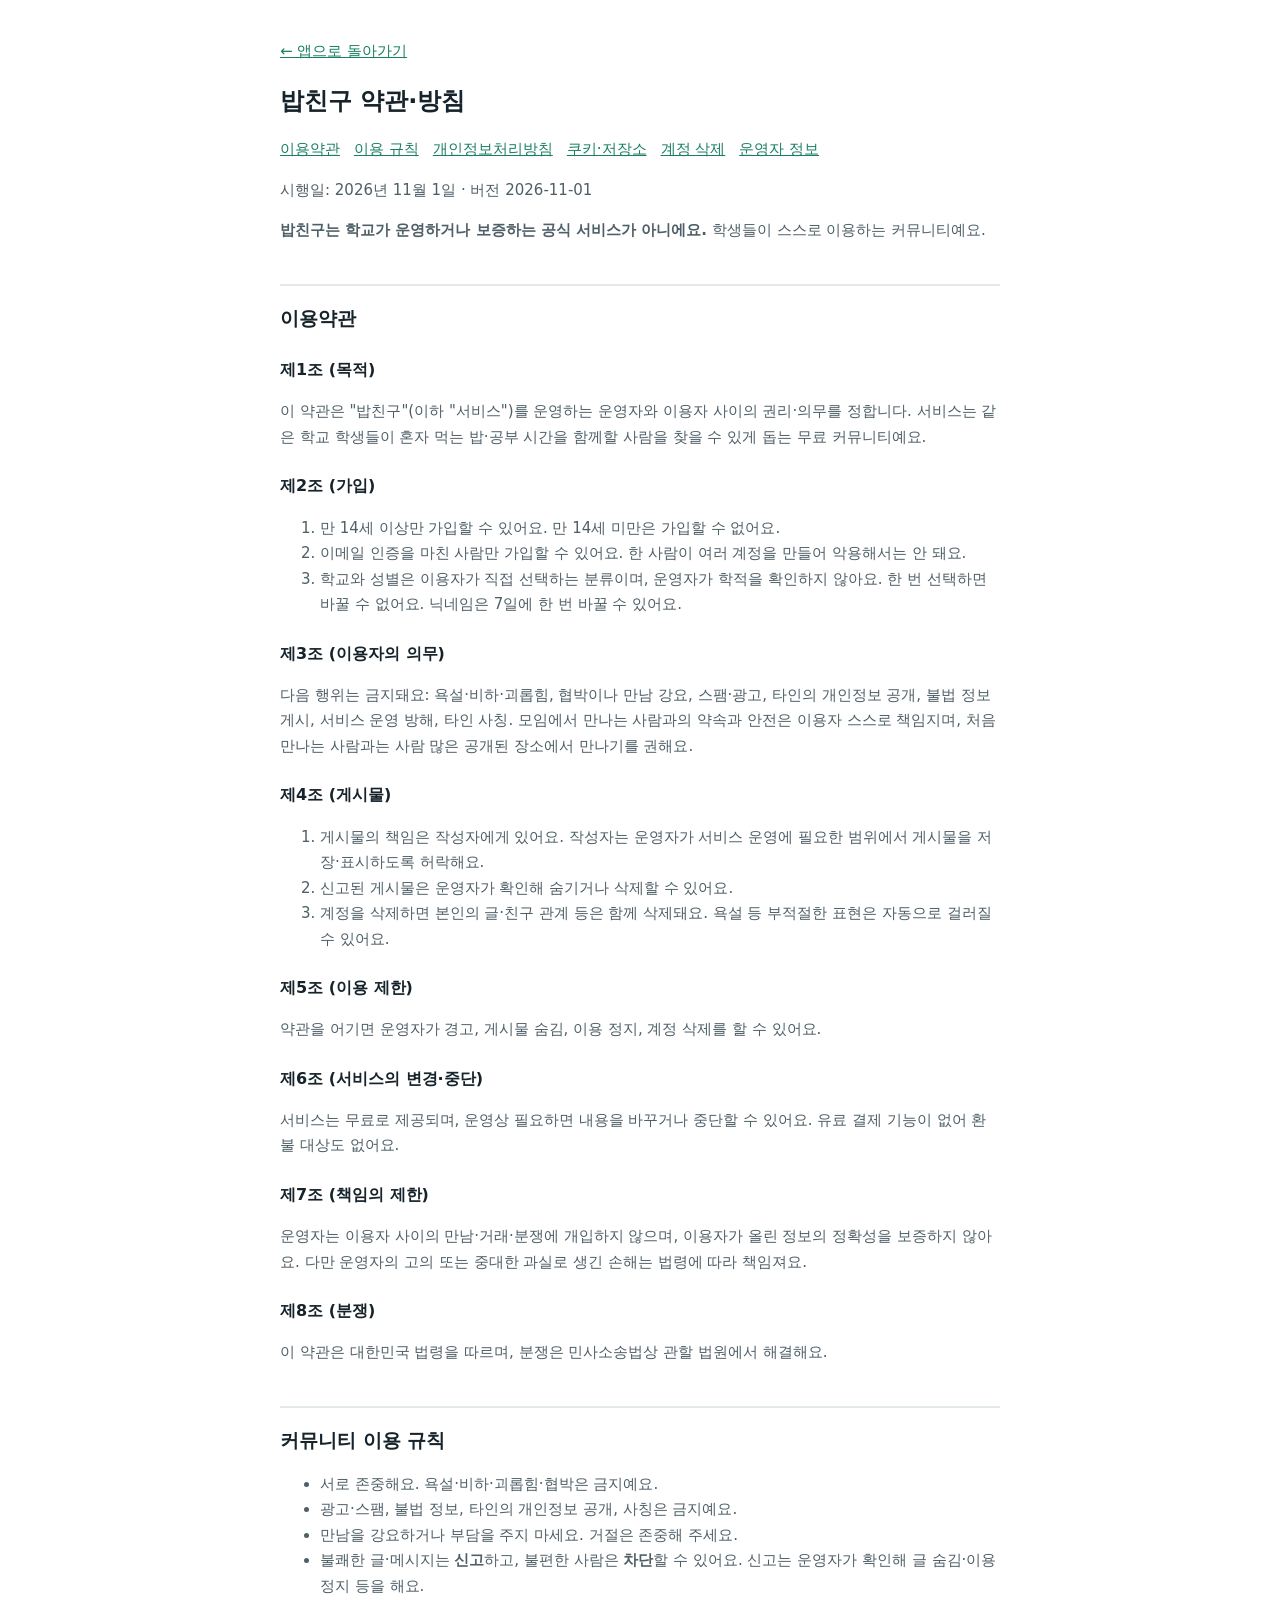
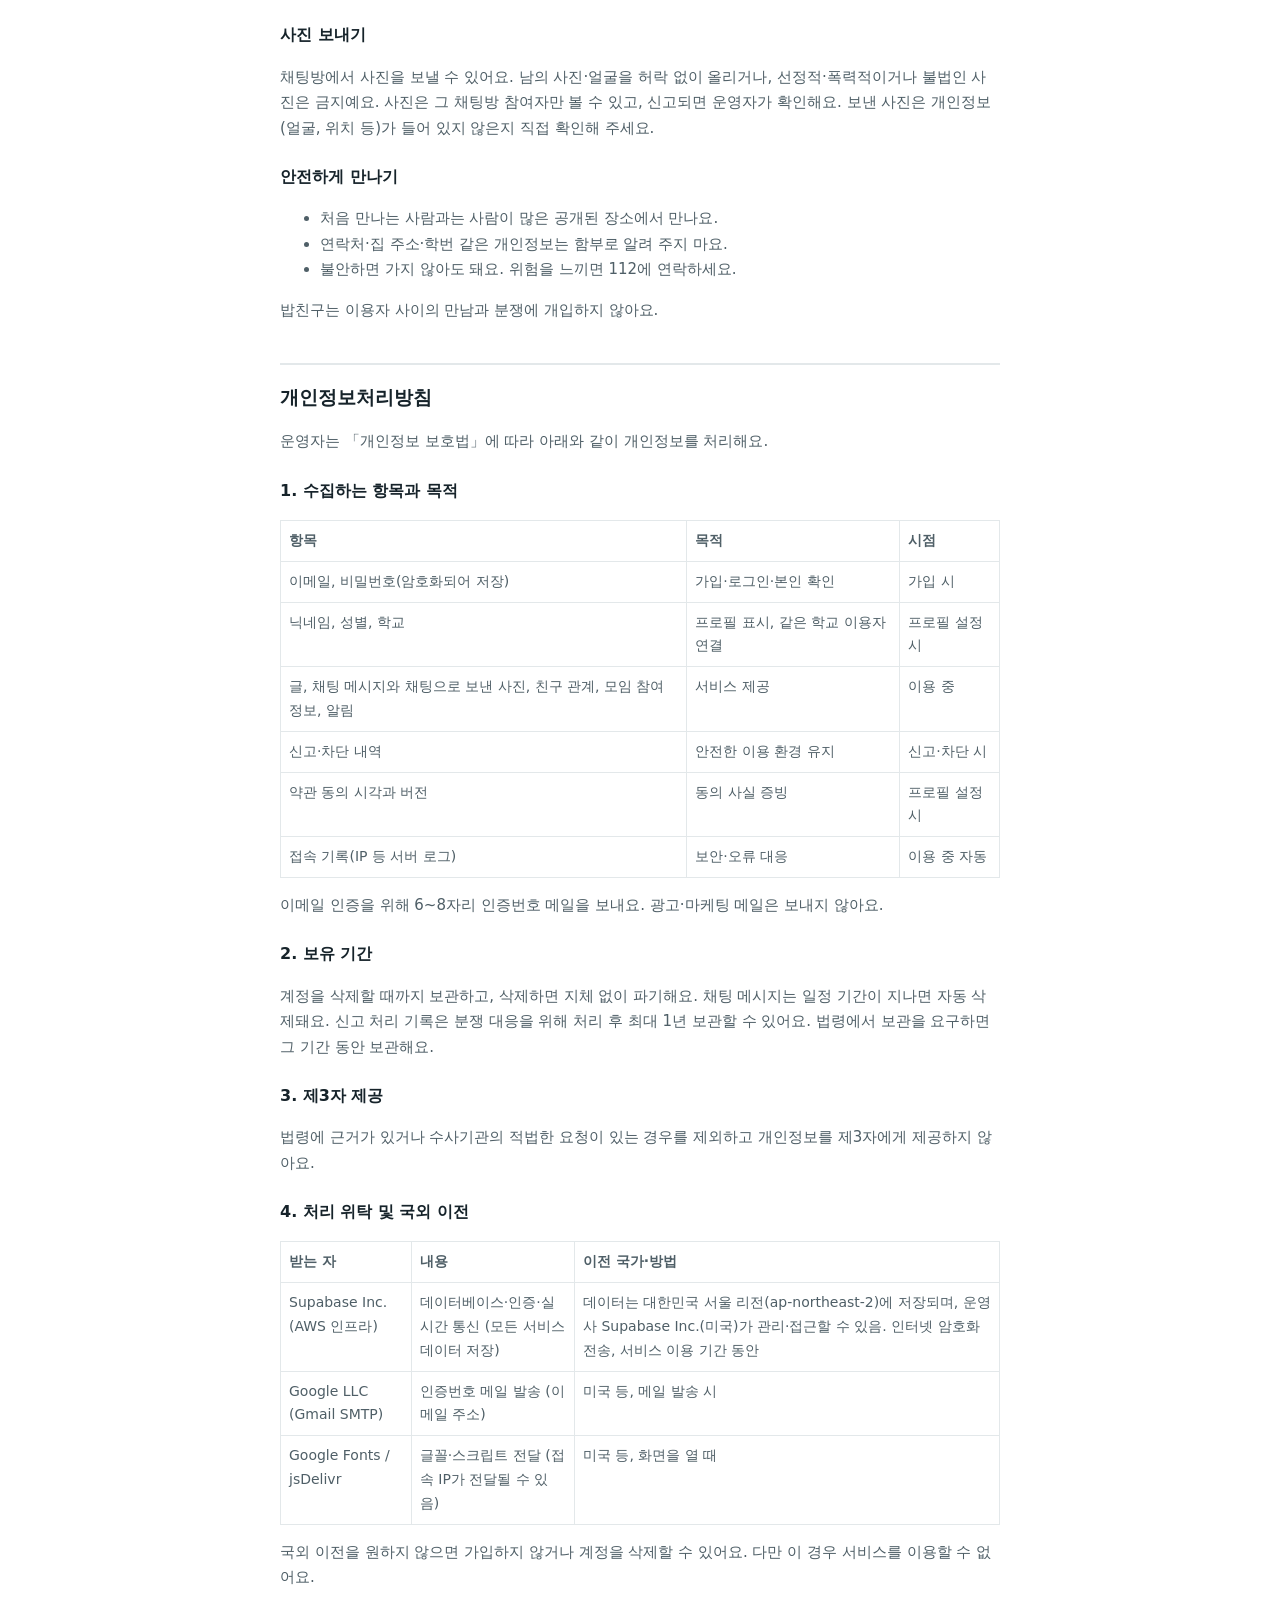
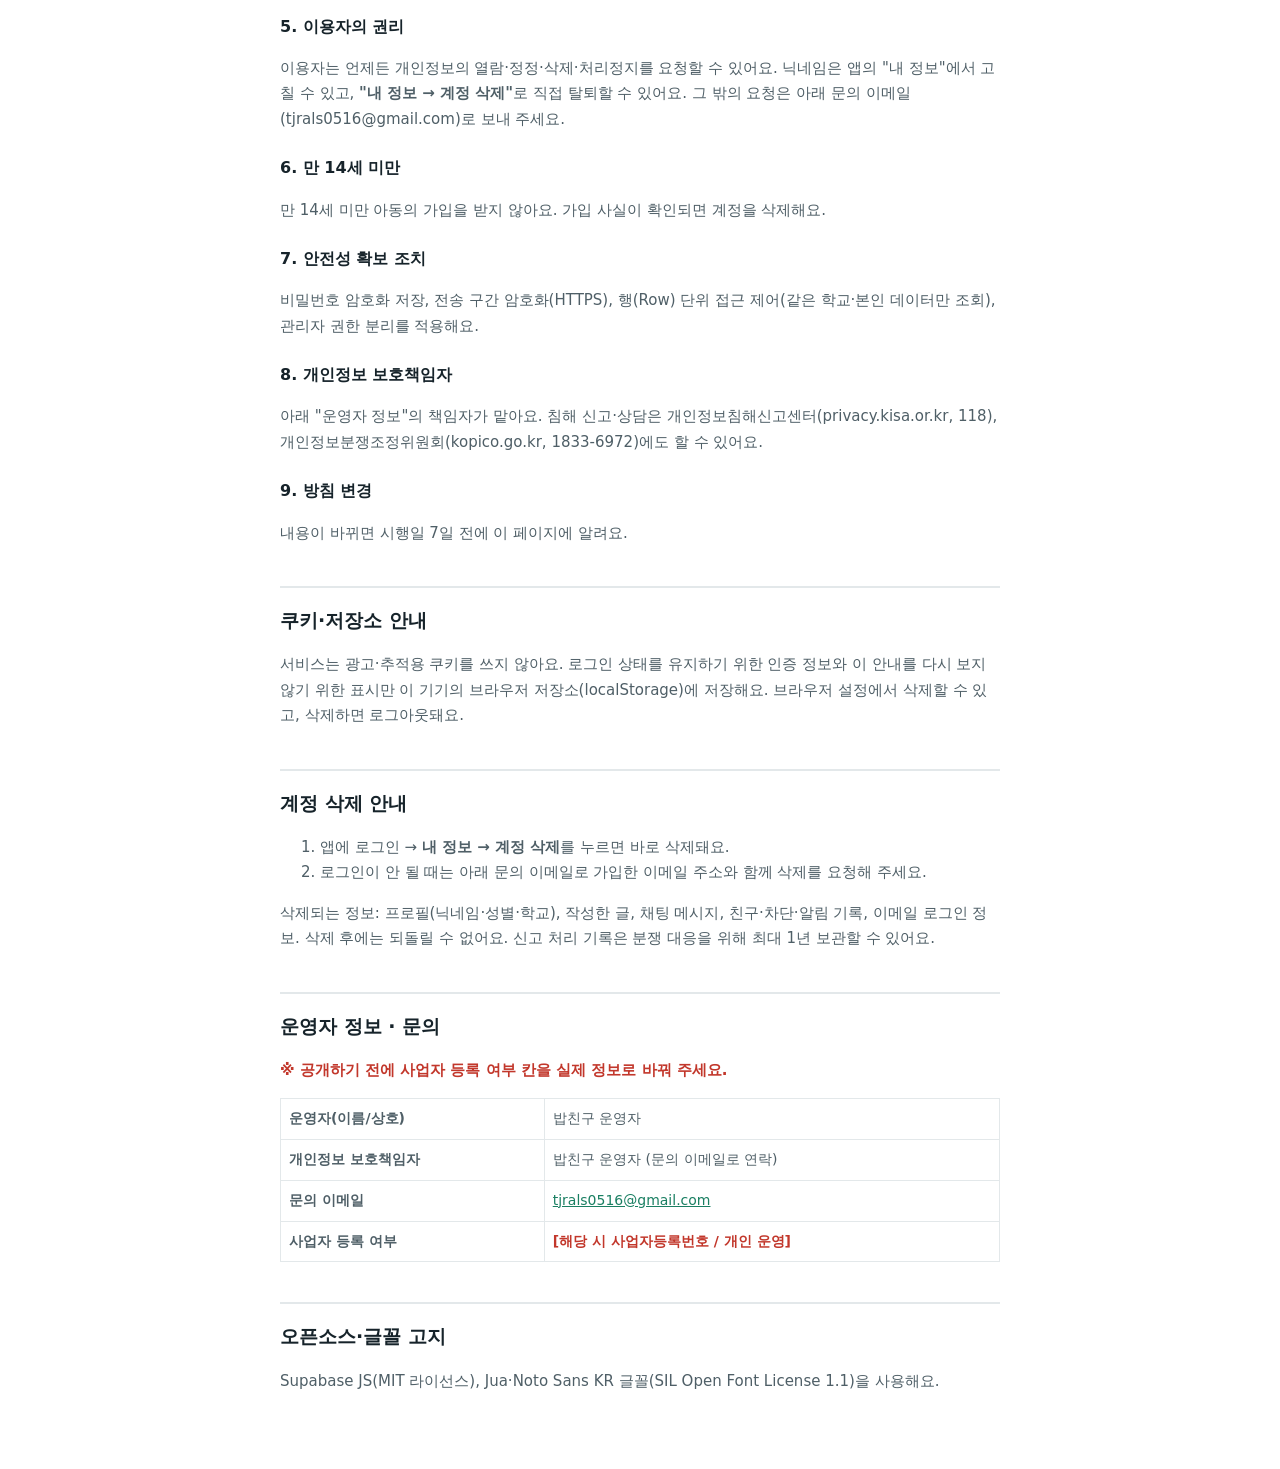
==== commit add02c17: "채팅 사진 보내기, 밥 내기 정렬 Co-Authored-By: Claude Sonnet 5.5 <noreply@anthropic.com> Claude-Session: https:/" ====
--- a/docs/legal.html
+++ b/docs/legal.html
@@ -42,6 +42,8 @@
 
 <h2 id="rules">커뮤니티 이용 규칙</h2>
 <ul><li>서로 존중해요. 욕설·비하·괴롭힘·협박은 금지예요.</li><li>광고·스팸, 불법 정보, 타인의 개인정보 공개, 사칭은 금지예요.</li><li>만남을 강요하거나 부담을 주지 마세요. 거절은 존중해 주세요.</li><li>불쾌한 글·메시지는 <b>신고</b>하고, 불편한 사람은 <b>차단</b>할 수 있어요. 신고는 운영자가 확인해 글 숨김·이용 정지 등을 해요.</li></ul>
+<h3>사진 보내기</h3>
+<p>채팅방에서 사진을 보낼 수 있어요. 남의 사진·얼굴을 허락 없이 올리거나, 선정적·폭력적이거나 불법인 사진은 금지예요. 사진은 그 채팅방 참여자만 볼 수 있고, 신고되면 운영자가 확인해요. 보낸 사진은 개인정보(얼굴, 위치 등)가 들어 있지 않은지 직접 확인해 주세요.</p>
 <h3>안전하게 만나기</h3>
 <ul><li>처음 만나는 사람과는 사람이 많은 공개된 장소에서 만나요.</li><li>연락처·집 주소·학번 같은 개인정보는 함부로 알려 주지 마요.</li><li>불안하면 가지 않아도 돼요. 위험을 느끼면 112에 연락하세요.</li></ul>
 <p>밥친구는 이용자 사이의 만남과 분쟁에 개입하지 않아요.</p>
@@ -52,7 +54,7 @@
 <table><tr><th>항목</th><th>목적</th><th>시점</th></tr>
 <tr><td>이메일, 비밀번호(암호화되어 저장)</td><td>가입·로그인·본인 확인</td><td>가입 시</td></tr>
 <tr><td>닉네임, 성별, 학교</td><td>프로필 표시, 같은 학교 이용자 연결</td><td>프로필 설정 시</td></tr>
-<tr><td>글, 채팅 메시지, 친구 관계, 모임 참여 정보, 알림</td><td>서비스 제공</td><td>이용 중</td></tr>
+<tr><td>글, 채팅 메시지와 채팅으로 보낸 사진, 친구 관계, 모임 참여 정보, 알림</td><td>서비스 제공</td><td>이용 중</td></tr>
 <tr><td>신고·차단 내역</td><td>안전한 이용 환경 유지</td><td>신고·차단 시</td></tr>
 <tr><td>약관 동의 시각과 버전</td><td>동의 사실 증빙</td><td>프로필 설정 시</td></tr>
 <tr><td>접속 기록(IP 등 서버 로그)</td><td>보안·오류 대응</td><td>이용 중 자동</td></tr></table>
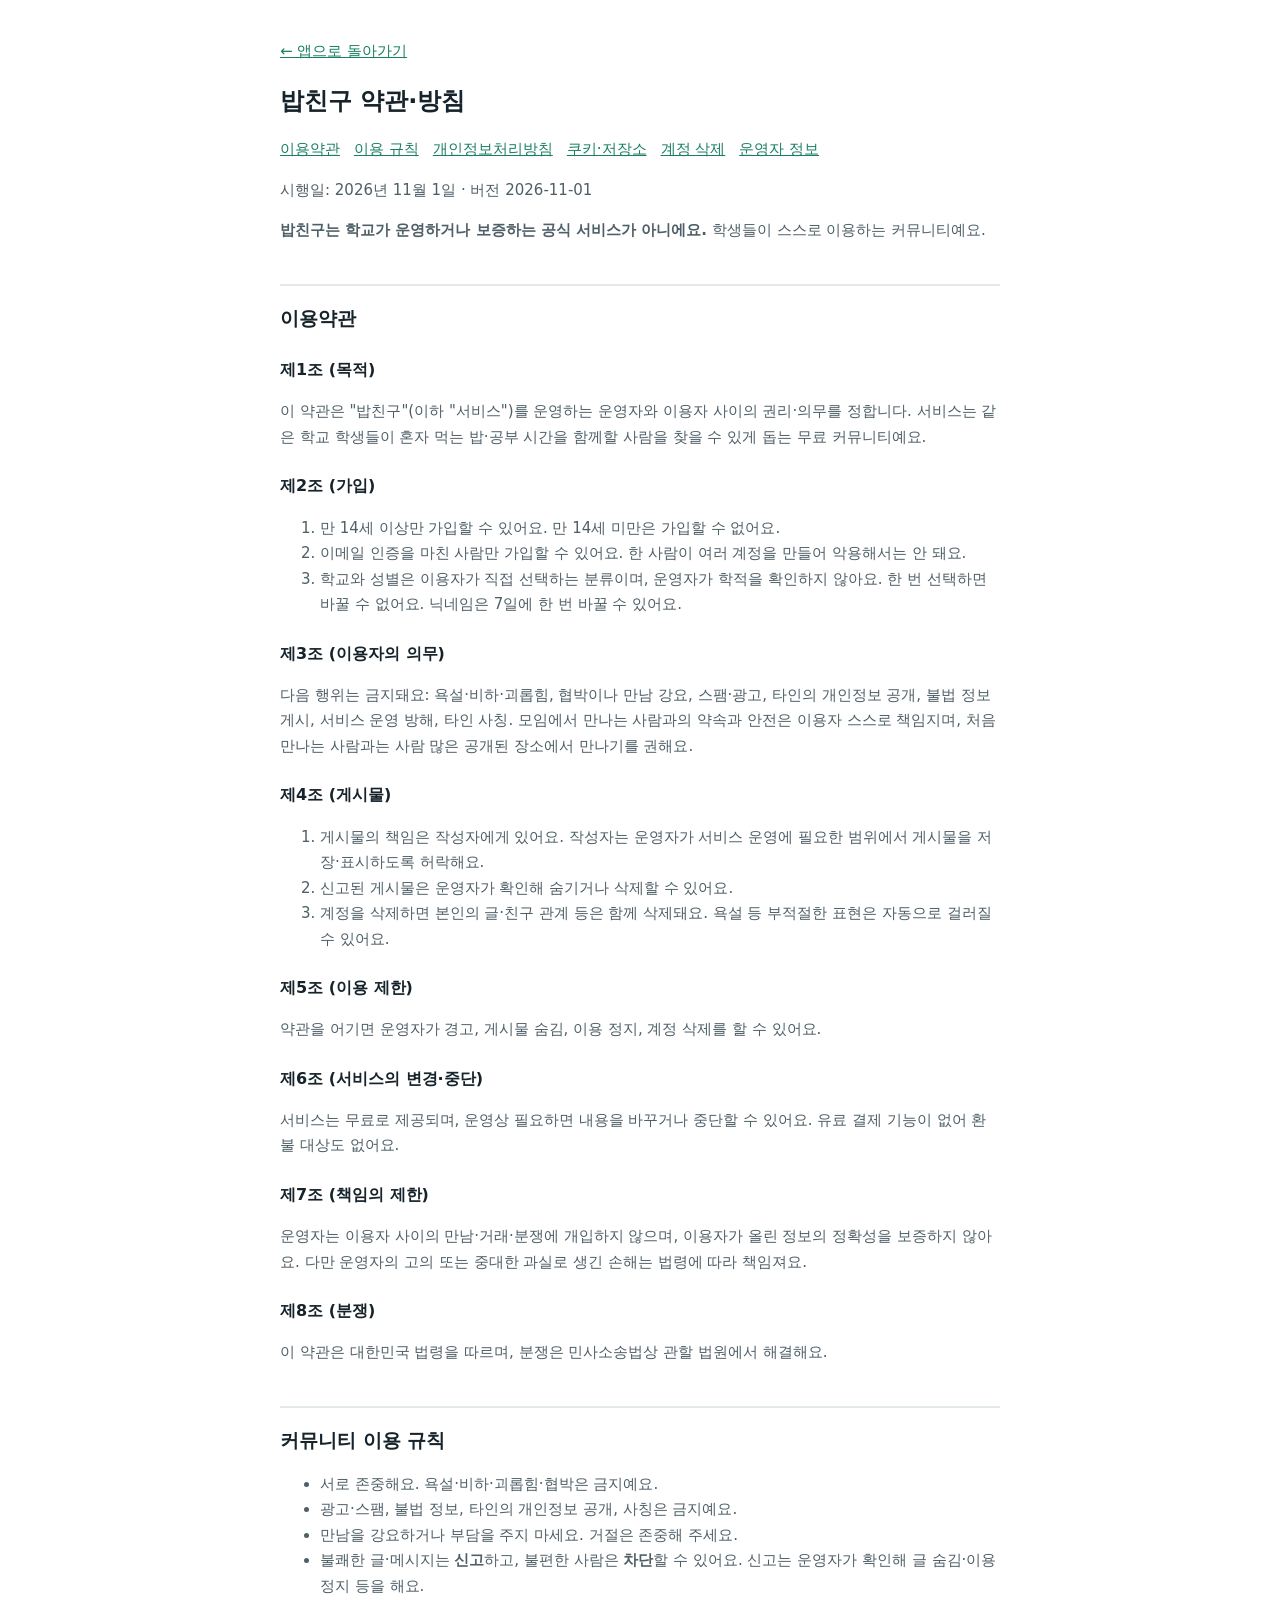
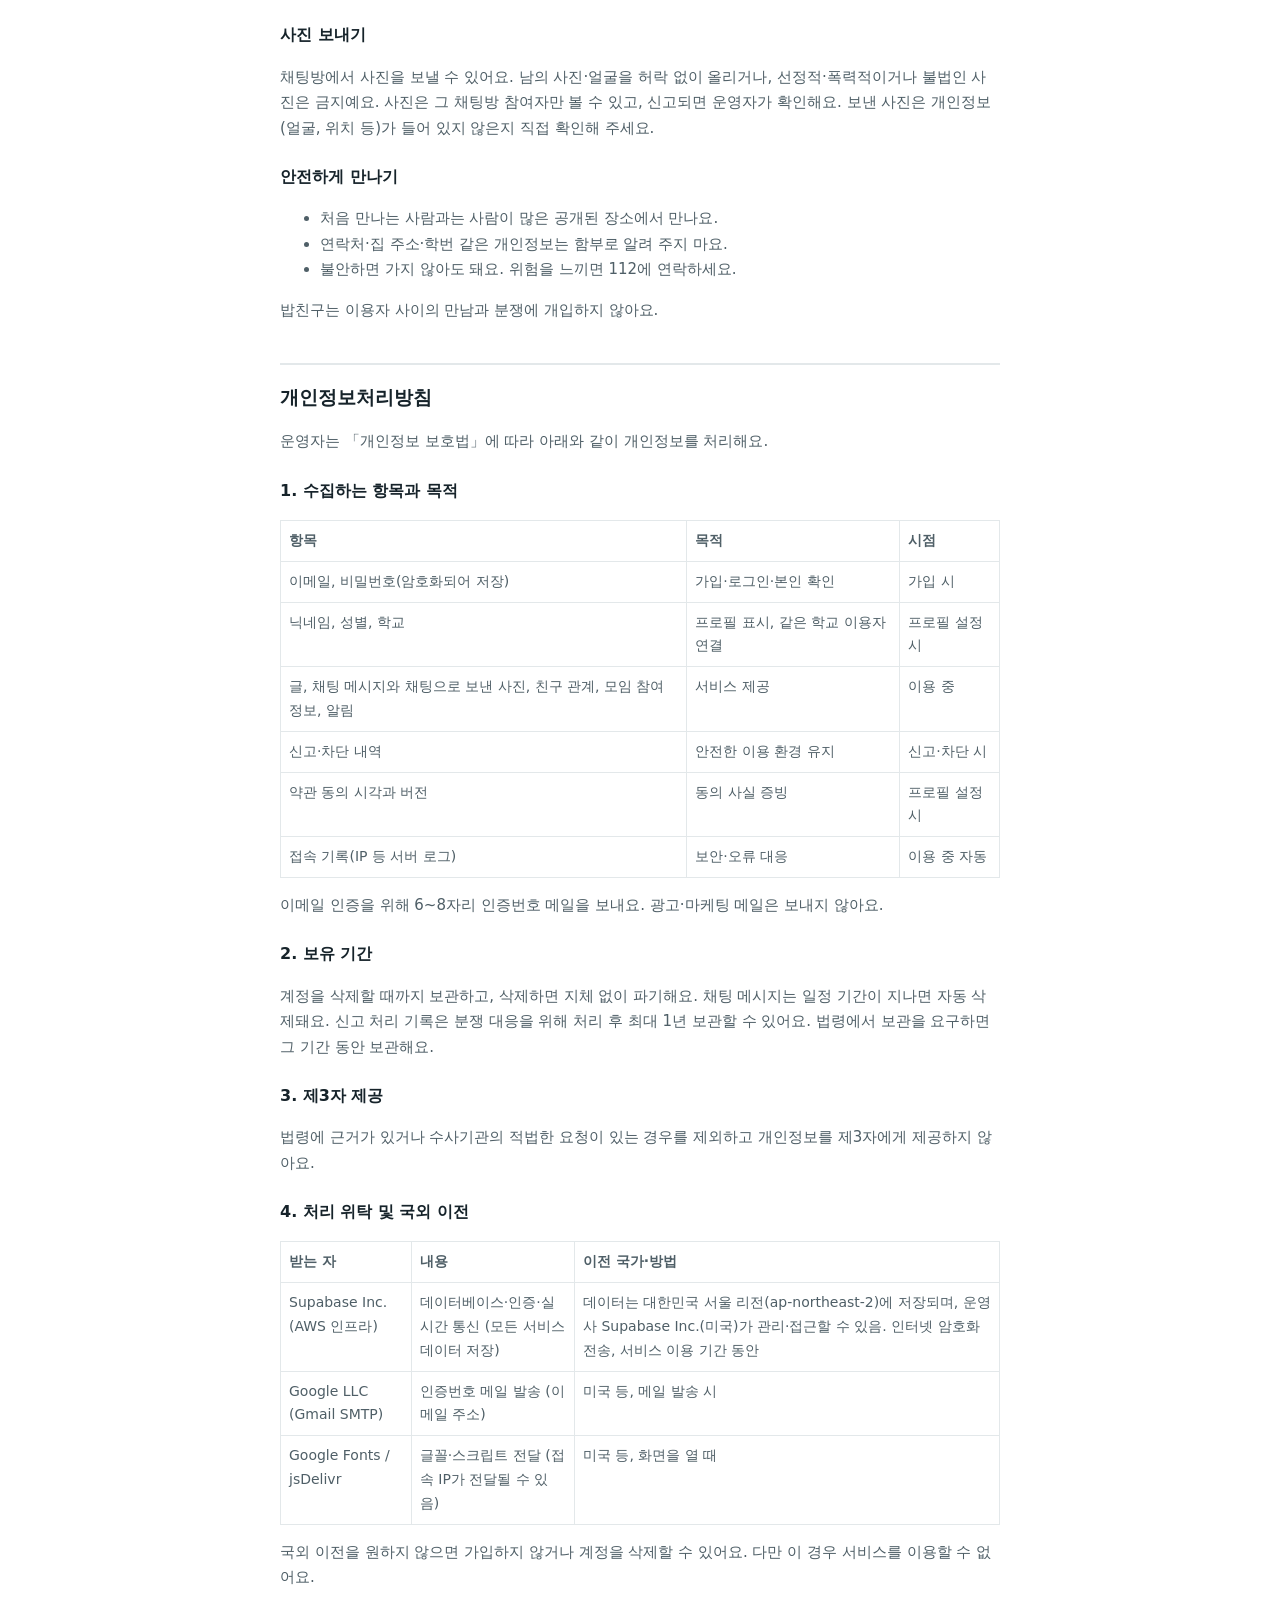
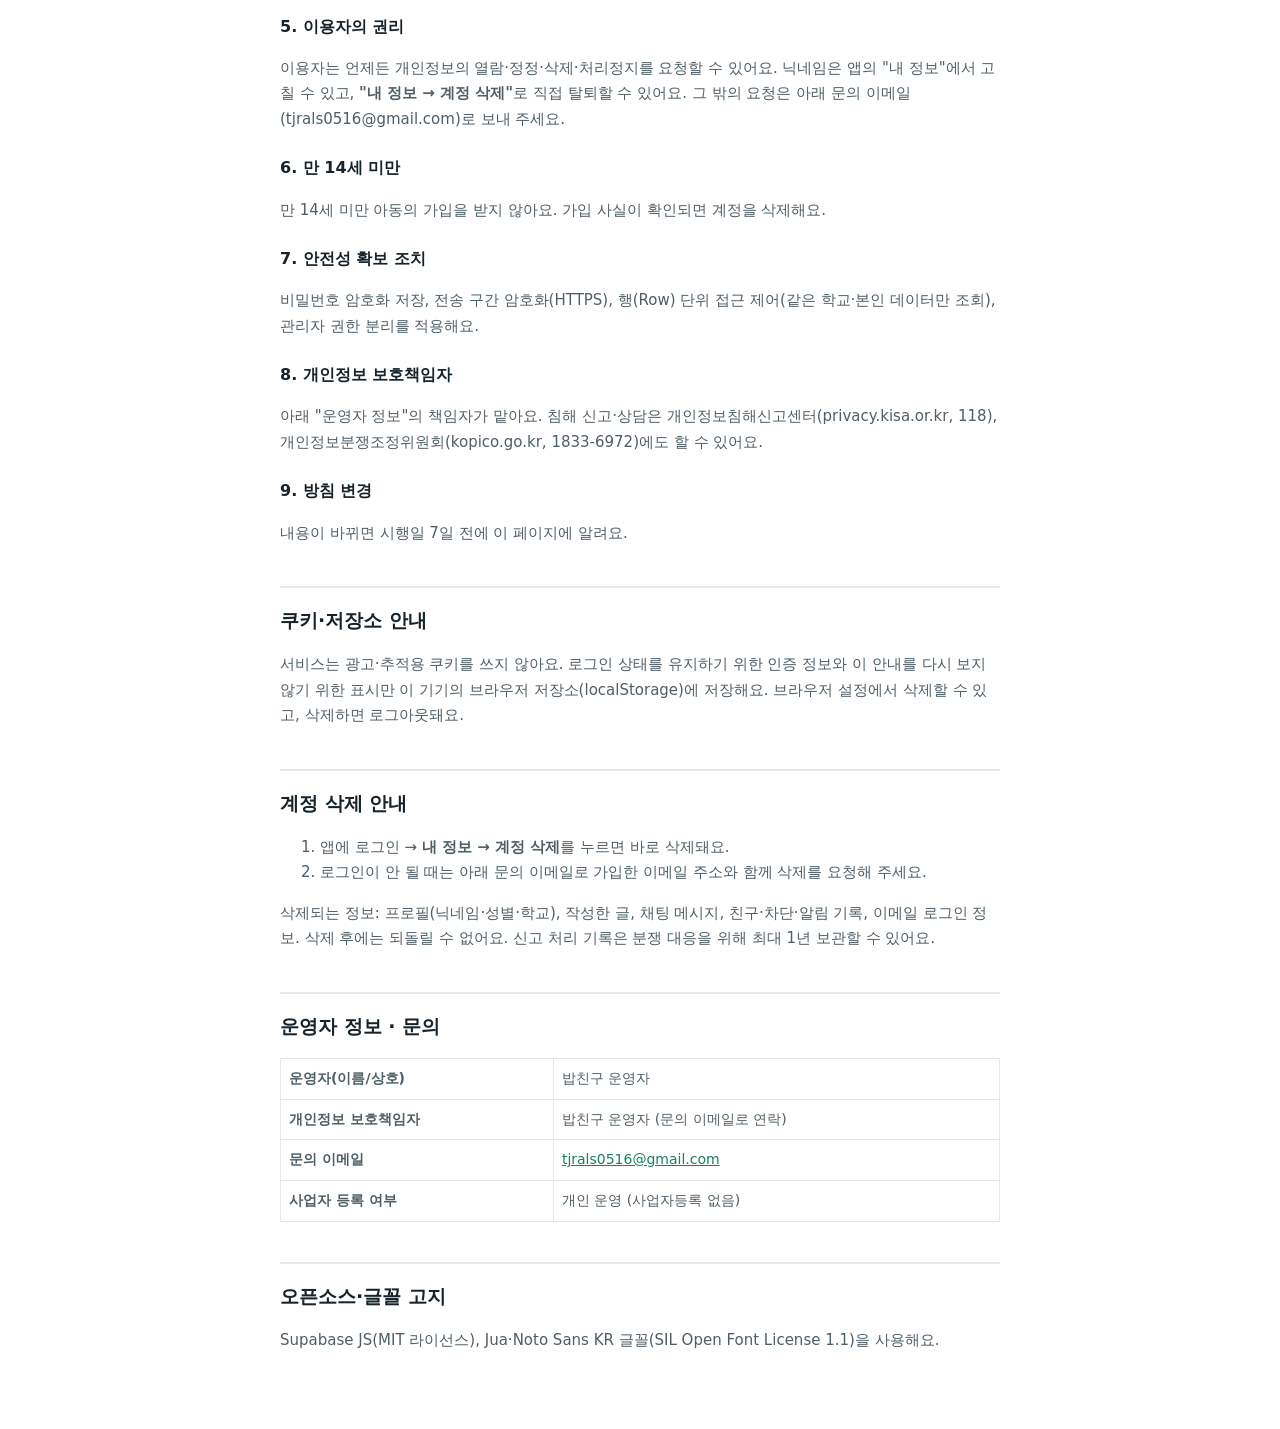
==== commit 9aad23fd: "운영자 정보: 개인 운영 Co-Authored-By: Claude Sonnet 5.5 <noreply@anthropic.com> Claude-Session: https://clau" ====
--- a/docs/legal.html
+++ b/docs/legal.html
@@ -88,12 +88,11 @@
 <p>삭제되는 정보: 프로필(닉네임·성별·학교), 작성한 글, 채팅 메시지, 친구·차단·알림 기록, 이메일 로그인 정보. 삭제 후에는 되돌릴 수 없어요. 신고 처리 기록은 분쟁 대응을 위해 최대 1년 보관할 수 있어요.</p>
 
 <h2 id="contact">운영자 정보 · 문의</h2>
-<p class="todo">※ 공개하기 전에 사업자 등록 여부 칸을 실제 정보로 바꿔 주세요.</p>
 <table>
 <tr><th>운영자(이름/상호)</th><td>밥친구 운영자</td></tr>
 <tr><th>개인정보 보호책임자</th><td>밥친구 운영자 (문의 이메일로 연락)</td></tr>
 <tr><th>문의 이메일</th><td><a href="mailto:tjrals0516@gmail.com">tjrals0516@gmail.com</a></td></tr>
-<tr><th>사업자 등록 여부</th><td class="todo">[해당 시 사업자등록번호 / 개인 운영]</td></tr>
+<tr><th>사업자 등록 여부</th><td>개인 운영 (사업자등록 없음)</td></tr>
 </table>
 
 <h2>오픈소스·글꼴 고지</h2>
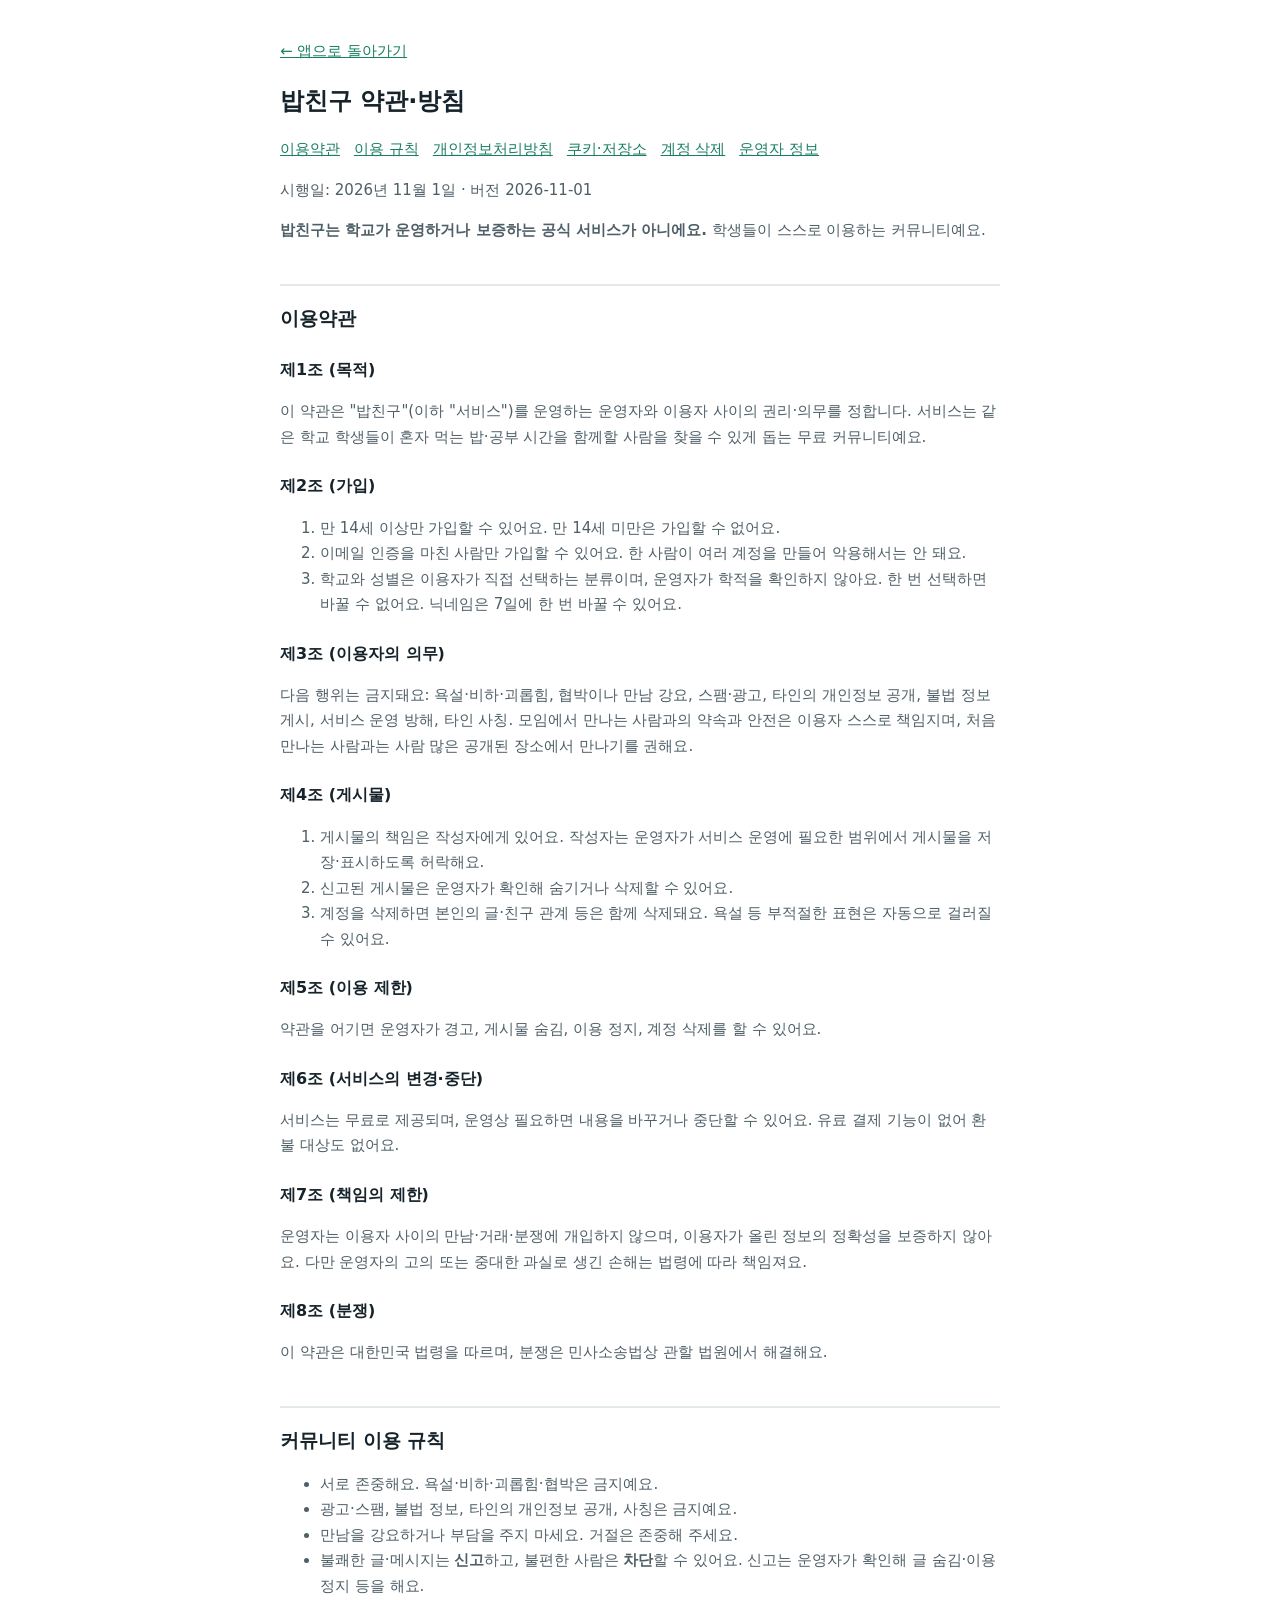
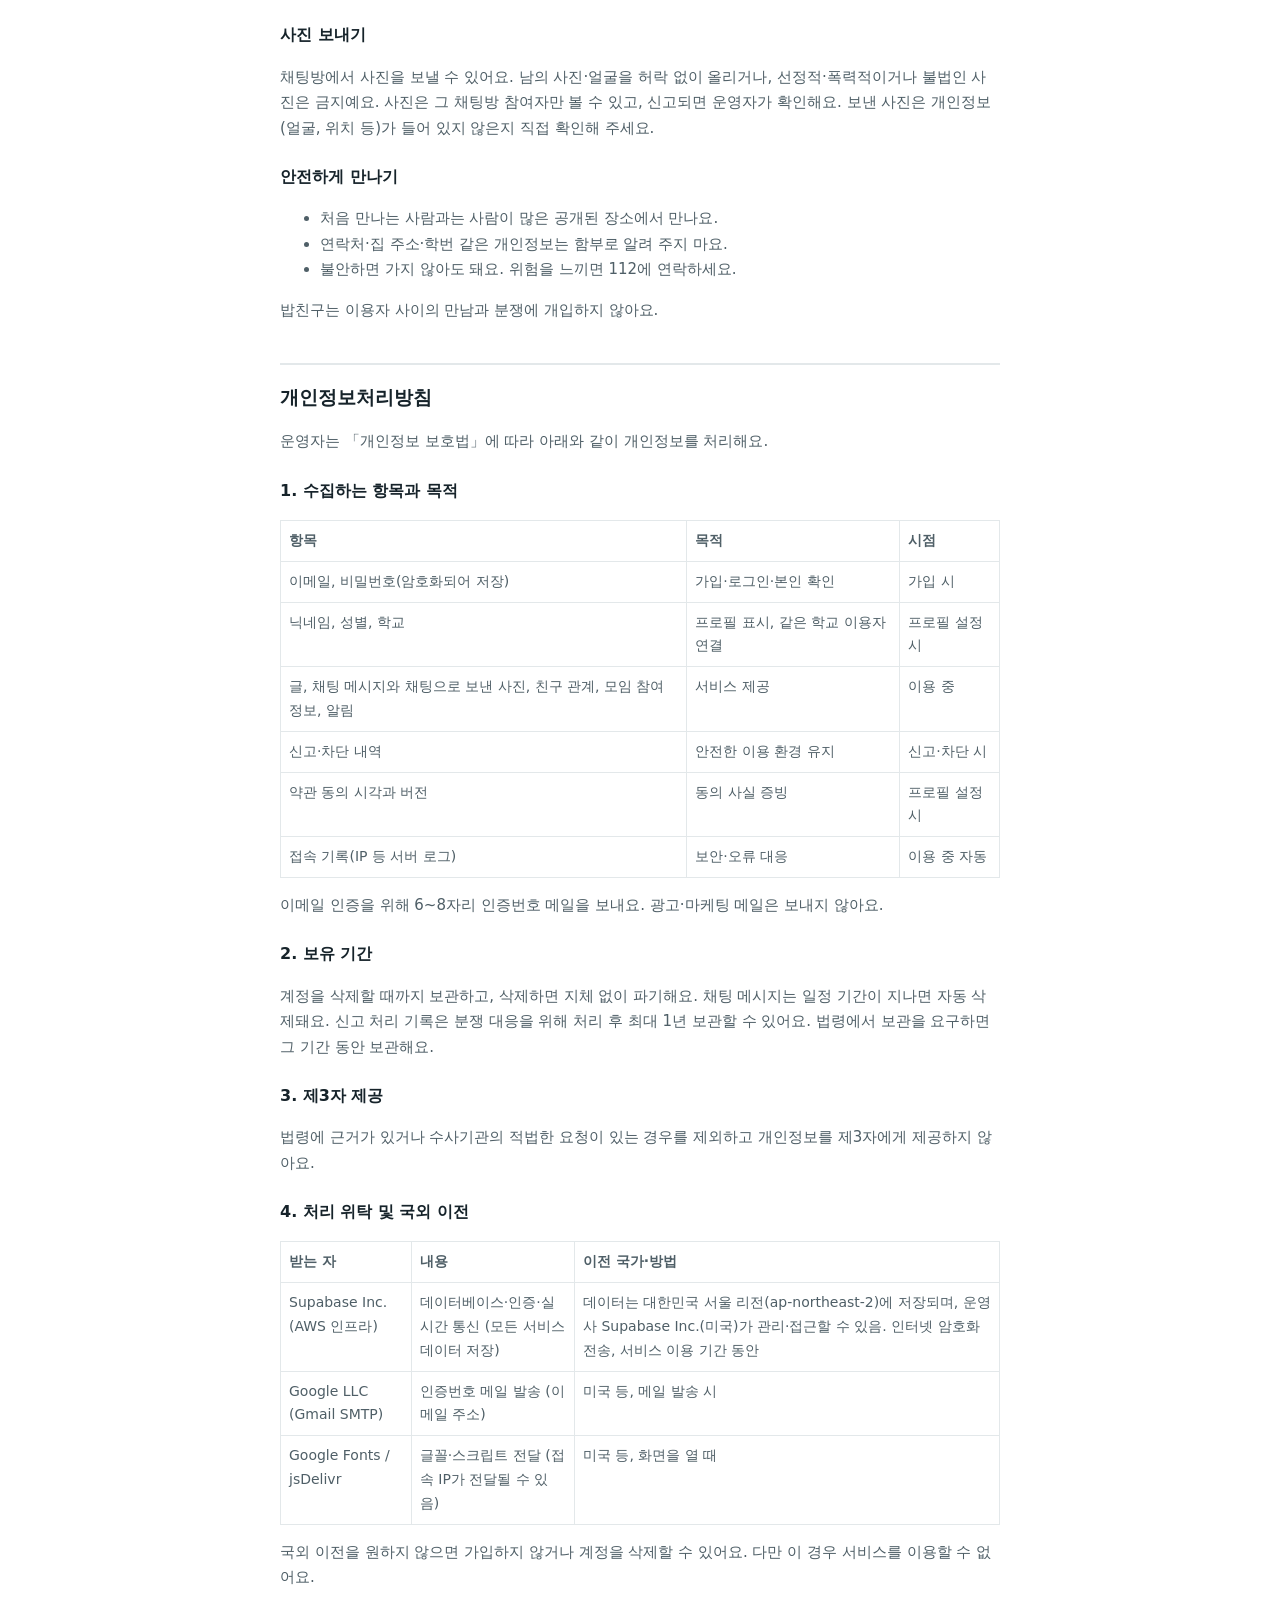
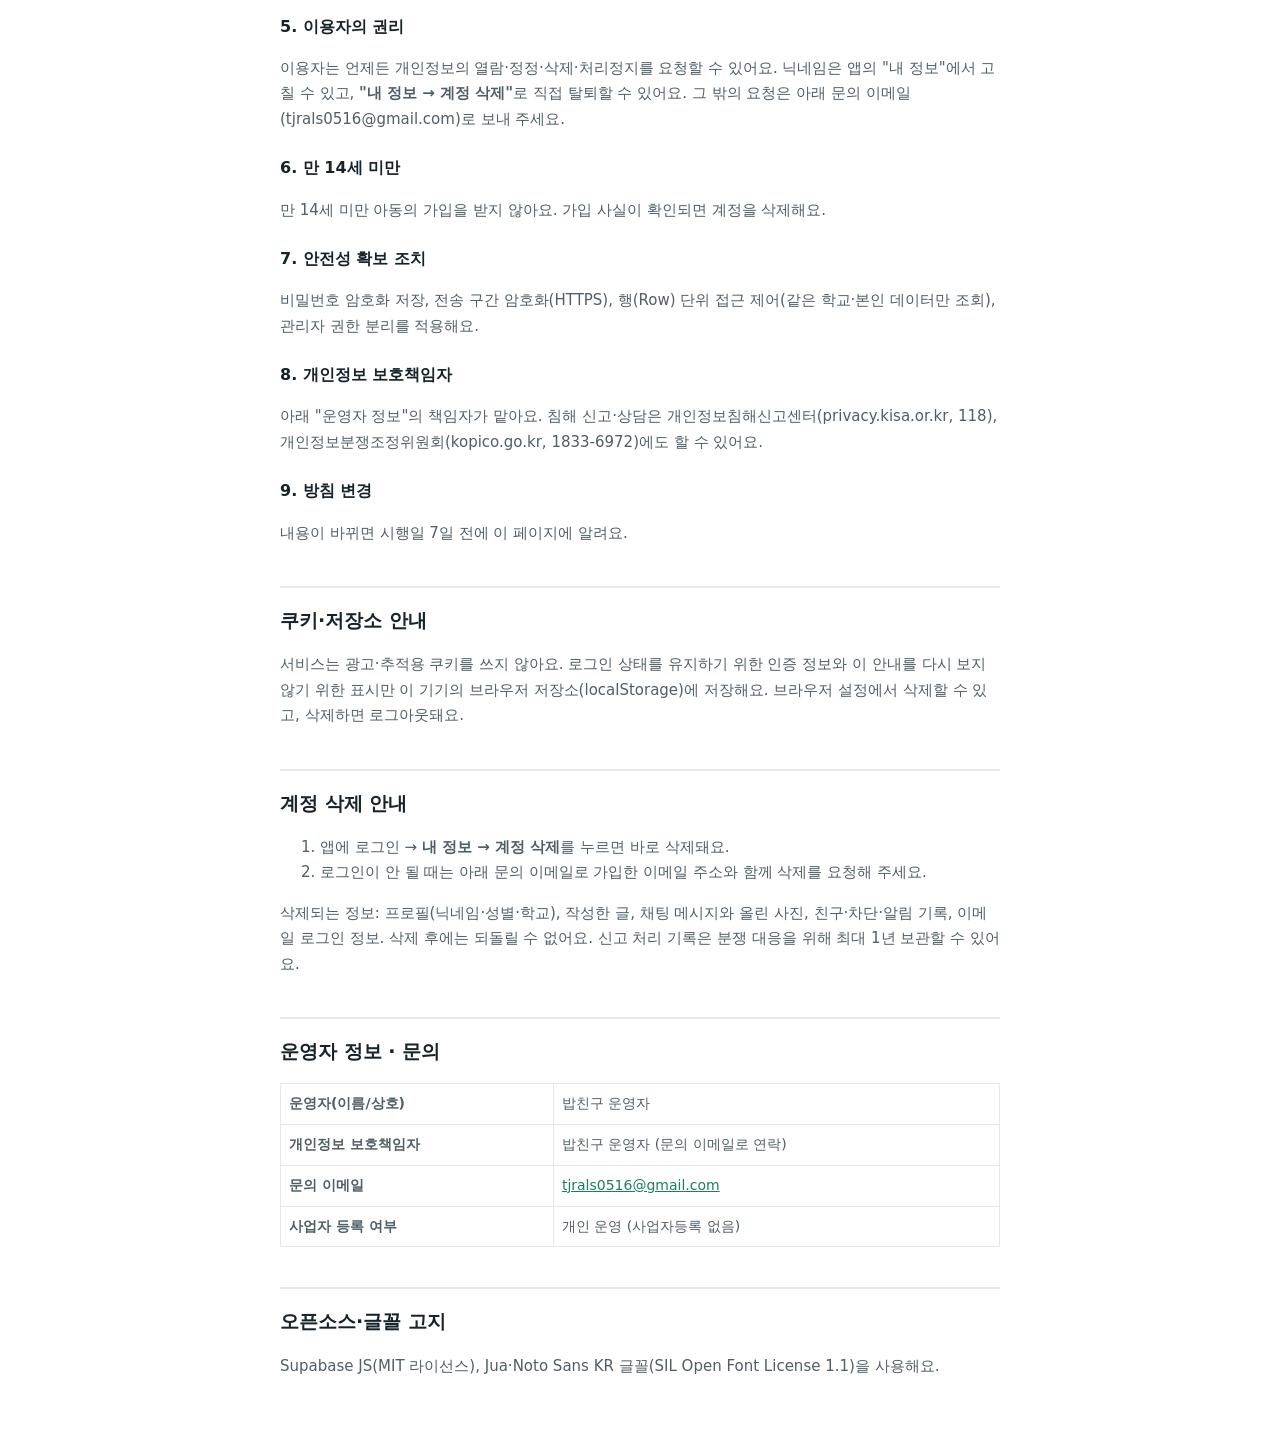
==== commit 2fb178ea: "글 수정, 가입 안내 문구, 탈퇴 시 사진 삭제 Co-Authored-By: Claude Sonnet 5.5 <noreply@anthropic.com> Claude-Session:" ====
--- a/docs/legal.html
+++ b/docs/legal.html
@@ -85,7 +85,7 @@
 
 <h2 id="delete">계정 삭제 안내</h2>
 <ol><li>앱에 로그인 → <b>내 정보 → 계정 삭제</b>를 누르면 바로 삭제돼요.</li><li>로그인이 안 될 때는 아래 문의 이메일로 가입한 이메일 주소와 함께 삭제를 요청해 주세요.</li></ol>
-<p>삭제되는 정보: 프로필(닉네임·성별·학교), 작성한 글, 채팅 메시지, 친구·차단·알림 기록, 이메일 로그인 정보. 삭제 후에는 되돌릴 수 없어요. 신고 처리 기록은 분쟁 대응을 위해 최대 1년 보관할 수 있어요.</p>
+<p>삭제되는 정보: 프로필(닉네임·성별·학교), 작성한 글, 채팅 메시지와 올린 사진, 친구·차단·알림 기록, 이메일 로그인 정보. 삭제 후에는 되돌릴 수 없어요. 신고 처리 기록은 분쟁 대응을 위해 최대 1년 보관할 수 있어요.</p>
 
 <h2 id="contact">운영자 정보 · 문의</h2>
 <table>
